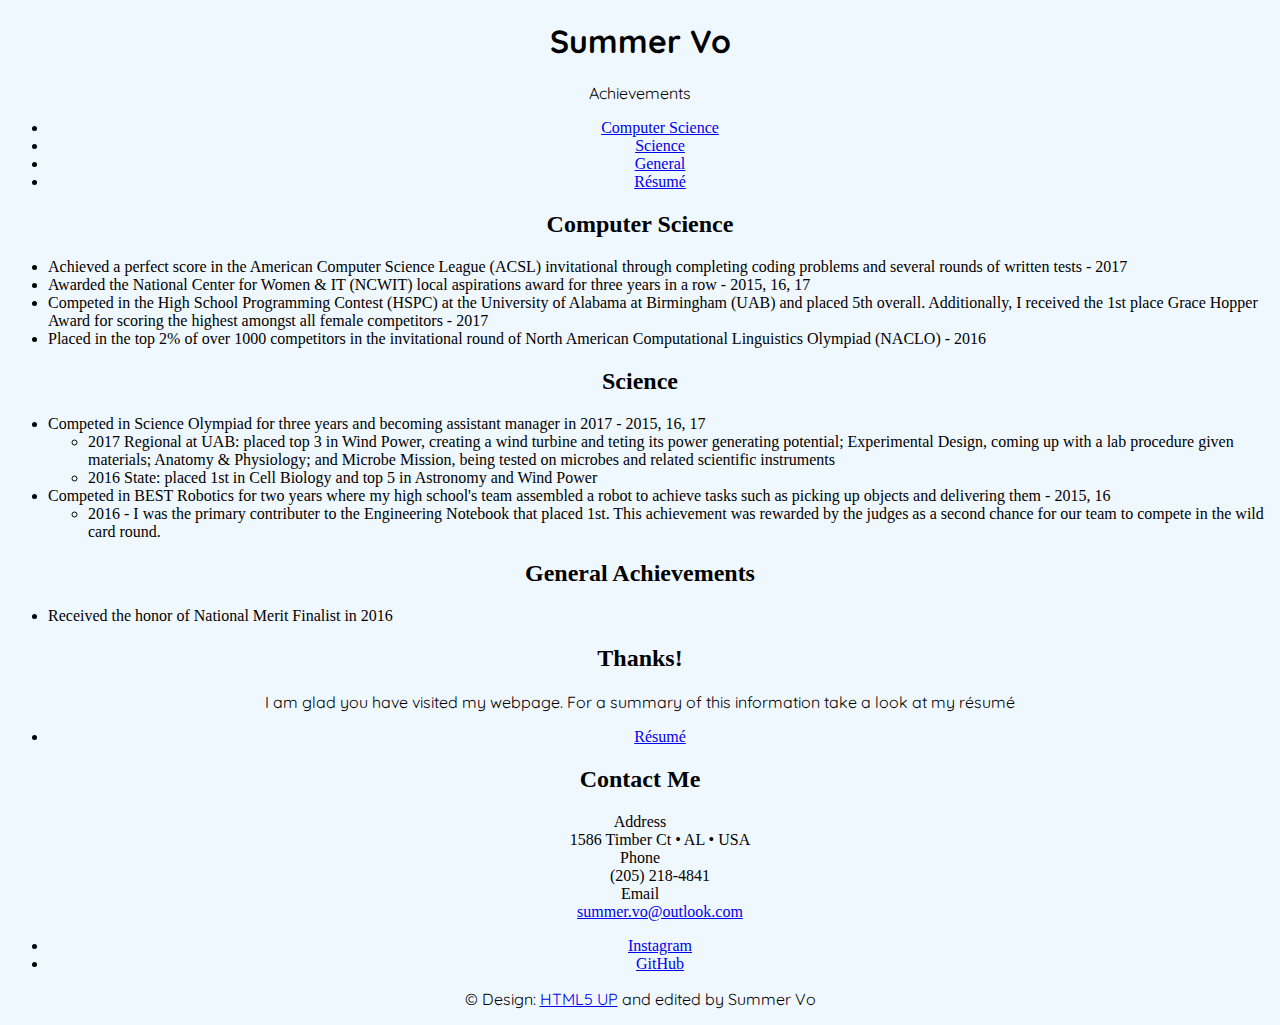
==== achievements.html @ 67775d87 "Add files via upload" ====
<!doctype html>
<html>
    <head>
        <!-- Required meta tags -->
        <meta charset="utf-8">
        <meta name="viewport" content="width=device-width, initial-scale=1">

        <!--Font-->
        <link href="https://fonts.googleapis.com/css?family=Quicksand" rel="stylesheet">
        <link rel="stylesheet" type="text/css" href="main.css"> 
        <!--Formatting CSS from HTML 5 UP-->
        <link rel="stylesheet" href="Template/assets/css/main.css" />
        <title>Scratch Project</title>
    </head>
    <body style = "background-color: aliceblue">
        <div align="center" id="wrapper"> 
            <header id="header" class="alt">
                <h1 class="header">Summer Vo</h1>
				<p>
                    Achievements 
                </p>
            </header> 
            <!--Navigation Bar-->
            <nav id="nav">
				<ul>
                    <li>
                        <a href="#cs" class="active">Computer Science</a>
                    </li>
                    <li>
                        <a href="#sci">Science</a>
                    </li>
                    <li>
                        <a href="#gen">General</a>
                    </li>
                    <li>
                        <a href="#footer">R&eacute;sum&eacute;</a>
                    </li>
				</ul>
            </nav>
            
            <!--Main--> 
            <div id="main"> 
                <!--ASFA Classes-->
                <section id="cs" class="main">
                    <div class="spotlight">
                        <div class="content" style="text-align: left">
                            <header class="major" style="text-align: center">
                                <h2>Computer Science</h2>
                            </header>
                            <ul>
                                <li>
                                    Achieved a perfect score in the American Computer Science League (ACSL) invitational through completing coding problems and several rounds of written tests - 2017
                                </li>
                                <li>
                                    Awarded the National Center for Women & IT (NCWIT) local aspirations award for three years in a row - 2015, 16, 17 
                                </li> 
                                <li>
                                    Competed in the High School Programming Contest (HSPC) at the University of Alabama at Birmingham (UAB) and placed 5th overall. Additionally, I received the 1st place Grace Hopper Award for scoring the highest amongst all female competitors - 2017 
                                </li>
                                <li>
                                    Placed in the top 2% of over 1000 competitors in the invitational round of North American Computational Linguistics Olympiad (NACLO) - 2016 
                                </li>
                            </ul>
                        </div>
                    </div>
                </section>
                <!-- 6.009 -->
				<section id="sci" class="main">
                    <div class="spotlight">
                        <div class="content" style = "text-align: left">
                            <header class="major" style="text-align: center">
								<h2>Science</h2>
                            </header>
				            <ul>
                                <li>
                                    Competed in Science Olympiad for three years and becoming assistant manager in 2017 - 2015, 16, 17 
                                    <ul style="list-style-type:circle">
                                        <li>
                                            2017 Regional at UAB: placed top 3 in Wind Power, creating a wind turbine and teting its power generating potential; Experimental Design, coming up with a lab procedure given materials; Anatomy & Physiology; and Microbe Mission, being tested on microbes and related scientific instruments 
                                        </li>
                                        <li>
                                            2016 State: placed 1st in Cell Biology and top 5 in Astronomy and Wind Power 
                                        </li>
                                    </ul>
                                </li>
                                <li>
                                    Competed in BEST Robotics for two years where my high school's team assembled a robot to achieve tasks such as picking up objects and delivering them - 2015, 16 
                                    <ul style="list-style-type:circle">
                                        <li>
                                            2016 - I was the primary contributer to the Engineering Notebook that placed 1st. This achievement was rewarded by the judges as a second chance for our team to compete in the wild card round. 
                                        </li>
                                    </ul>
                                </li>
                            </ul> 
				        </div>
				    </div>
				</section>
                <!-- 6.03 -->
				<section id="gen" class="main">
                    <div class="spotlight">
                        <div class="content" style="text-align: left">
                            <header class="major" style="text-align: center">
								<h2>General Achievements</h2>
                            </header>
				            <ul>
                                <li>
                                    Received the honor of National Merit Finalist in 2016 
                                </li>
                            </ul>
				        </div>
				    </div>
				</section>
            </div>
            <!--Footer-->
            <footer id="footer">
                <section>
                    <h2>Thanks!</h2>
						<p>I am glad you have visited my webpage. For a summary of this information take a look at my r&eacute;sum&eacute;</p>
				        <ul class="actions">
				            <li><a href="SummerVo_Resume.pdf" class="button">R&eacute;sum&eacute;</a></li>
				        </ul>
				</section>
				<section>
				    <h2>Contact Me</h2>
				        <dl class="alt">
                            <dt>Address</dt>
                            <dd>1586 Timber Ct &bull; AL &bull; USA</dd>
                            <dt>Phone</dt>
                            <dd>(205) 218-4841</dd>
                            <dt>Email</dt>
                            <dd><a href="mailto: summer.vo@outlook.com">summer.vo@outlook.com</a></dd>
				        </dl>
				        <ul class="icons">
				            <li>
                                <a href="https://www.instagram.com/summer_voooo/" class="icon fa-instagram alt"><span class="label">Instagram</span></a>
                            </li>
				            <li>
                                <a href="https://github.com/Svo217A" class="icon fa-github alt"><span class="label">GitHub</span></a>
                            </li>
				        </ul>
				</section>
				<p class="copyright">&copy; Design: <a href="https://html5up.net">HTML5 UP</a> and edited by Summer Vo</p>
            </footer>
        </div>
        
        <!-- jQuery first, then Popper.js, then Bootstrap JS -->
        <script src="https://code.jquery.com/jquery-3.3.1.slim.min.js" integrity="sha384-q8i/X+965DzO0rT7abK41JStQIAqVgRVzpbzo5smXKp4YfRvH+8abtTE1Pi6jizo" crossorigin="anonymous"></script>
        <script src="https://cdnjs.cloudflare.com/ajax/libs/popper.js/1.14.3/umd/popper.min.js" integrity="sha384-ZMP7rVo3mIykV+2+9J3UJ46jBk0WLaUAdn689aCwoqbBJiSnjAK/l8WvCWPIPm49" crossorigin="anonymous"></script>
        <script src="https://stackpath.bootstrapcdn.com/bootstrap/4.1.1/js/bootstrap.min.js" integrity="sha384-smHYKdLADwkXOn1EmN1qk/HfnUcbVRZyYmZ4qpPea6sjB/pTJ0euyQp0Mk8ck+5T" crossorigin="anonymous"></script>
        
        <script src="Template/assets/js/jquery.min.js"></script>
        <script src="Template/assets/js/jquery.scrollex.min.js"></script>
        <script src="Template/assets/js/jquery.scrolly.min.js"></script>
        <script src="Template/assets/js/skel.min.js"></script>
        <script src="Template/assets/js/util.js"></script>
        <!--[if lte IE 8]><script src="assets/js/ie/respond.min.js">    </script><![endif]-->
        <script src="Template/assets/js/main.js"></script>
        
    </body>
</html>
---- main.css ----
p {
    font-family: 'Quicksand', sans-serif; 
} 

.header {
    font-family: 'Quicksand', sans-serif; 
    font-weight: bold; 
} 

applyFont {
    font-family: 'Quicksand', sans-serif; 
}
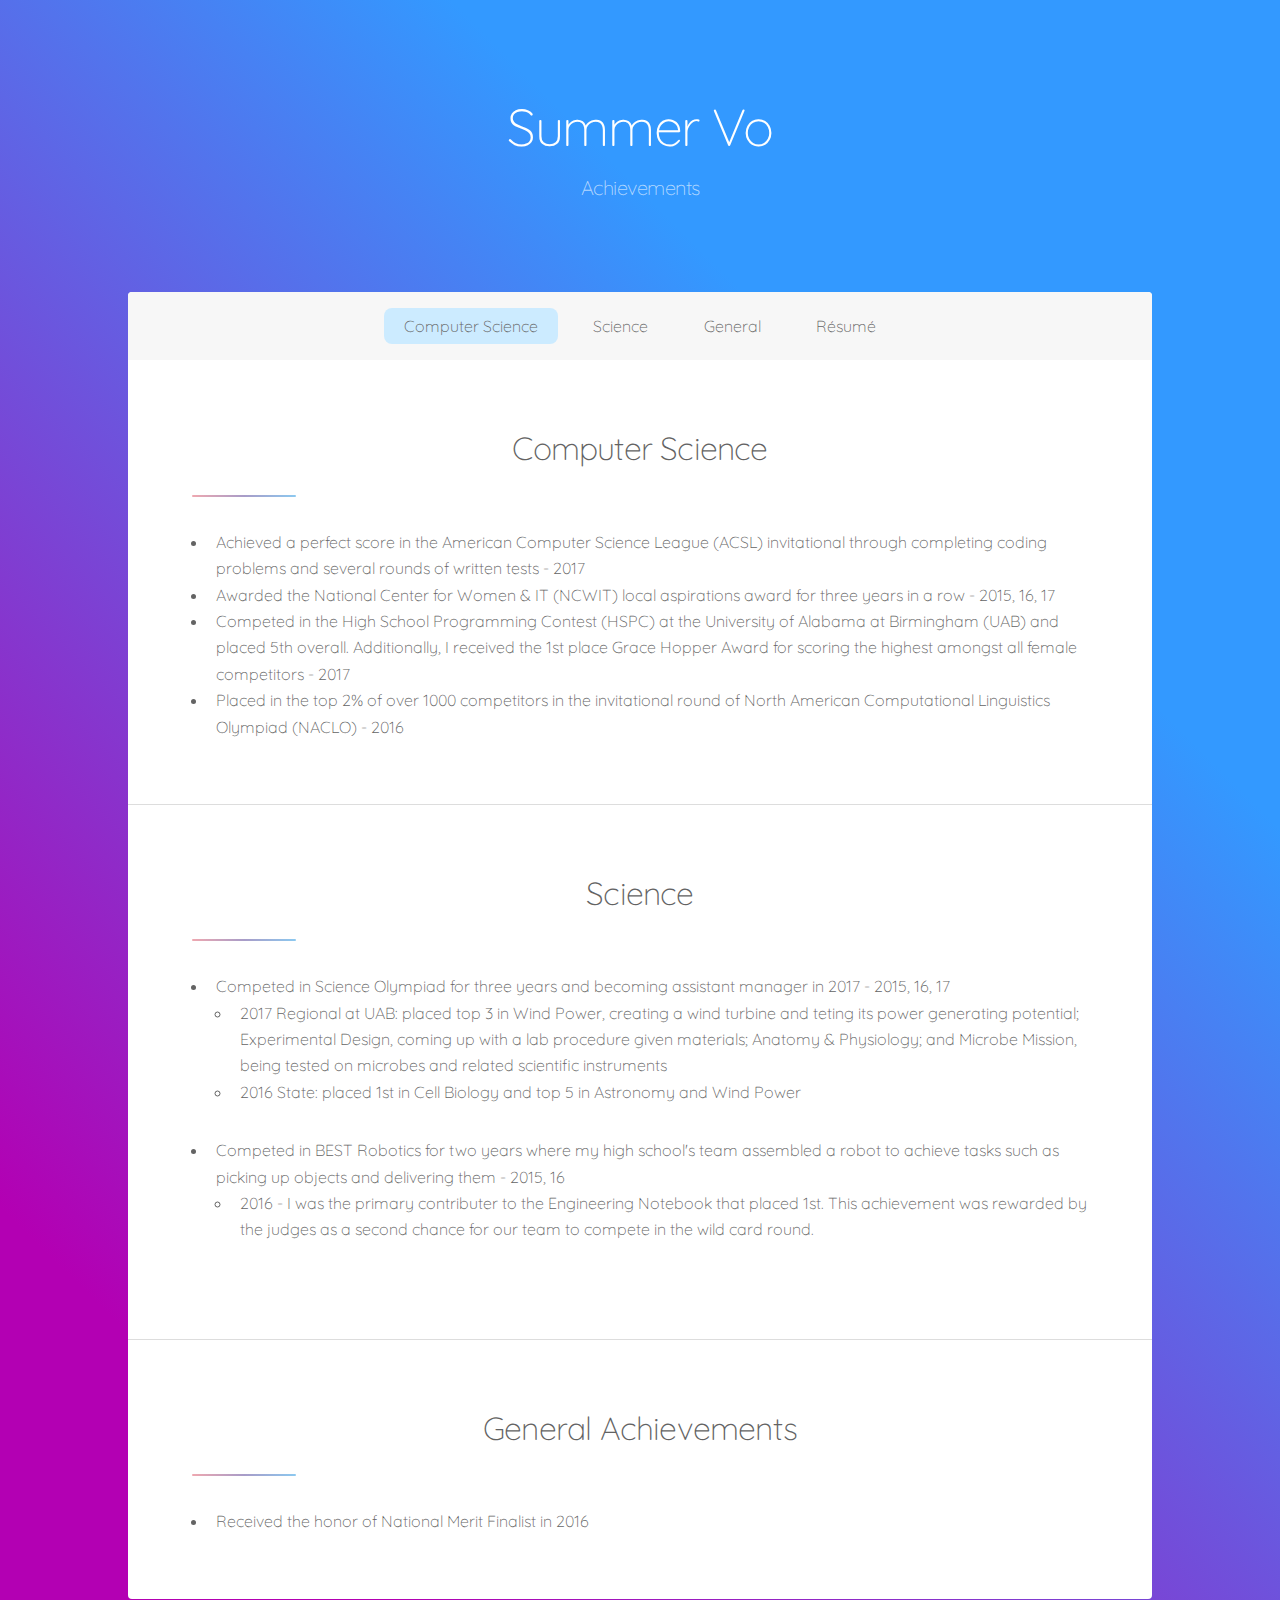
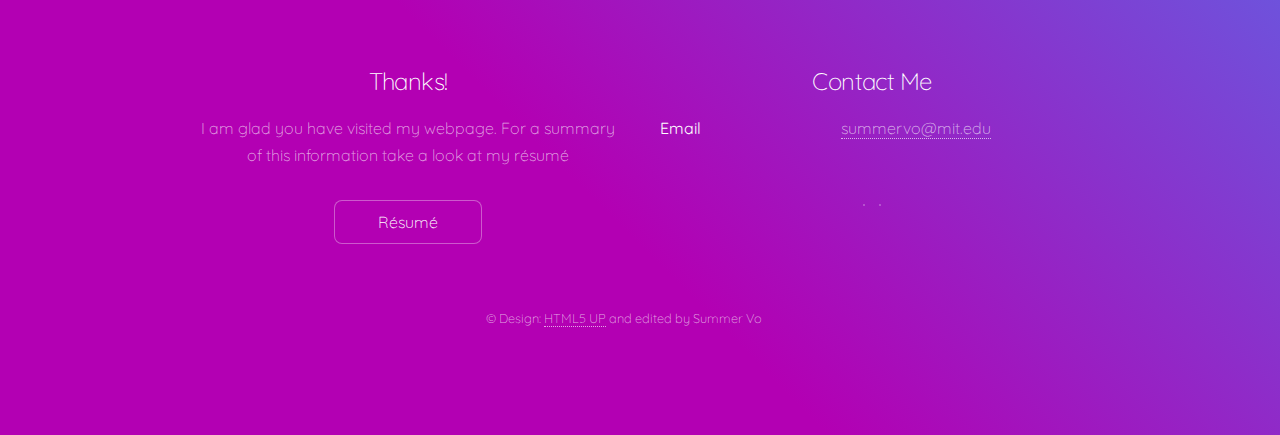
==== commit b44b5981: "Replace files via upload" ====
--- a/achievements.html
+++ b/achievements.html
@@ -123,12 +123,8 @@
 				<section>
 				    <h2>Contact Me</h2>
 				        <dl class="alt">
-                            <dt>Address</dt>
-                            <dd>1586 Timber Ct &bull; AL &bull; USA</dd>
-                            <dt>Phone</dt>
-                            <dd>(205) 218-4841</dd>
                             <dt>Email</dt>
-                            <dd><a href="mailto: summer.vo@outlook.com">summer.vo@outlook.com</a></dd>
+                            <dd><a href="mailto: summervo@mit.edu">summervo@mit.edu</a></dd>
 				        </dl>
 				        <ul class="icons">
 				            <li>
--- a/main.css
+++ b/main.css
@@ -1,12 +1,3803 @@
-p {
-    font-family: 'Quicksand', sans-serif; 
-} 
-
-.header {
-    font-family: 'Quicksand', sans-serif; 
-    font-weight: bold; 
-} 
-
-applyFont {
-    font-family: 'Quicksand', sans-serif; 
-}
+@import url(font-awesome.min.css);
+@import "https://fonts.googleapis.com/css?family=Source+Sans+Pro:300,400";
+
+/*
+	Stellar by HTML5 UP
+	html5up.net | @ajlkn
+	Free for personal and commercial use under the CCA 3.0 license (html5up.net/license)
+*/
+
+/* Reset */
+
+	html, body, div, span, applet, object, iframe, h1, h2, h3, h4, h5, h6, p, blockquote, pre, a, abbr, acronym, address, big, cite, code, del, dfn, em, img, ins, kbd, q, s, samp, small, strike, strong, sub, sup, tt, var, b, u, i, center, dl, dt, dd, ol, ul, li, fieldset, form, label, legend, table, caption, tbody, tfoot, thead, tr, th, td, article, aside, canvas, details, embed, figure, figcaption, footer, header, hgroup, menu, nav, output, ruby, section, summary, time, mark, audio, video {
+		margin: 0;
+		padding: 0;
+		border: 0;
+		font-size: 100%;
+		font: inherit;
+		vertical-align: baseline; 
+        font-family: 'Quicksand', sans-serif;
+	}
+
+	article, aside, details, figcaption, figure, footer, header, hgroup, menu, nav, section {
+		display: block;
+	}
+
+	body {
+		line-height: 1;
+	}
+
+	ol, ul {
+		list-style: none;
+	}
+
+	blockquote, q {
+		quotes: none;
+	}
+
+	blockquote:before, blockquote:after, q:before, q:after {
+		content: '';
+		content: none;
+	}
+
+	table {
+		border-collapse: collapse;
+		border-spacing: 0;
+	}
+
+	body {
+		-webkit-text-size-adjust: none;
+	}
+
+/* Box Model */
+
+	*, *:before, *:after {
+		-moz-box-sizing: border-box;
+		-webkit-box-sizing: border-box;
+		box-sizing: border-box;
+	}
+
+/* Grid */
+
+	.row {
+		border-bottom: solid 1px transparent;
+		-moz-box-sizing: border-box;
+		-webkit-box-sizing: border-box;
+		box-sizing: border-box;
+	}
+
+	.row > * {
+		float: left;
+		-moz-box-sizing: border-box;
+		-webkit-box-sizing: border-box;
+		box-sizing: border-box;
+	}
+
+	.row:after, .row:before {
+		content: '';
+		display: block;
+		clear: both;
+		height: 0;
+	}
+
+	.row.uniform > * > :first-child {
+		margin-top: 0;
+	}
+
+	.row.uniform > * > :last-child {
+		margin-bottom: 0;
+	}
+
+	.row.\30 \25 > * {
+		padding: 0 0 0 0em;
+	}
+
+	.row.\30 \25 {
+		margin: 0 0 -1px 0em;
+	}
+
+	.row.uniform.\30 \25 > * {
+		padding: 0em 0 0 0em;
+	}
+
+	.row.uniform.\30 \25 {
+		margin: 0em 0 -1px 0em;
+	}
+
+	.row > * {
+		padding: 0 0 0 1.5em;
+	}
+
+	.row {
+		margin: 0 0 -1px -1.5em;
+	}
+
+	.row.uniform > * {
+		padding: 1.5em 0 0 1.5em;
+	}
+
+	.row.uniform {
+		margin: -1.5em 0 -1px -1.5em;
+	}
+
+	.row.\32 00\25 > * {
+		padding: 0 0 0 3em;
+	}
+
+	.row.\32 00\25 {
+		margin: 0 0 -1px -3em;
+	}
+
+	.row.uniform.\32 00\25 > * {
+		padding: 3em 0 0 3em;
+	}
+
+	.row.uniform.\32 00\25 {
+		margin: -3em 0 -1px -3em;
+	}
+
+	.row.\31 50\25 > * {
+		padding: 0 0 0 2.25em;
+	}
+
+	.row.\31 50\25 {
+		margin: 0 0 -1px -2.25em;
+	}
+
+	.row.uniform.\31 50\25 > * {
+		padding: 2.25em 0 0 2.25em;
+	}
+
+	.row.uniform.\31 50\25 {
+		margin: -2.25em 0 -1px -2.25em;
+	}
+
+	.row.\35 0\25 > * {
+		padding: 0 0 0 0.75em;
+	}
+
+	.row.\35 0\25 {
+		margin: 0 0 -1px -0.75em;
+	}
+
+	.row.uniform.\35 0\25 > * {
+		padding: 0.75em 0 0 0.75em;
+	}
+
+	.row.uniform.\35 0\25 {
+		margin: -0.75em 0 -1px -0.75em;
+	}
+
+	.row.\32 5\25 > * {
+		padding: 0 0 0 0.375em;
+	}
+
+	.row.\32 5\25 {
+		margin: 0 0 -1px -0.375em;
+	}
+
+	.row.uniform.\32 5\25 > * {
+		padding: 0.375em 0 0 0.375em;
+	}
+
+	.row.uniform.\32 5\25 {
+		margin: -0.375em 0 -1px -0.375em;
+	}
+
+	.\31 2u, .\31 2u\24 {
+		width: 100%;
+		clear: none;
+		margin-left: 0;
+	}
+
+	.\31 1u, .\31 1u\24 {
+		width: 91.6666666667%;
+		clear: none;
+		margin-left: 0;
+	}
+
+	.\31 0u, .\31 0u\24 {
+		width: 83.3333333333%;
+		clear: none;
+		margin-left: 0;
+	}
+
+	.\39 u, .\39 u\24 {
+		width: 75%;
+		clear: none;
+		margin-left: 0;
+	}
+
+	.\38 u, .\38 u\24 {
+		width: 66.6666666667%;
+		clear: none;
+		margin-left: 0;
+	}
+
+	.\37 u, .\37 u\24 {
+		width: 58.3333333333%;
+		clear: none;
+		margin-left: 0;
+	}
+
+	.\36 u, .\36 u\24 {
+		width: 50%;
+		clear: none;
+		margin-left: 0;
+	}
+
+	.\35 u, .\35 u\24 {
+		width: 41.6666666667%;
+		clear: none;
+		margin-left: 0;
+	}
+
+	.\34 u, .\34 u\24 {
+		width: 33.3333333333%;
+		clear: none;
+		margin-left: 0;
+	}
+
+	.\33 u, .\33 u\24 {
+		width: 25%;
+		clear: none;
+		margin-left: 0;
+	}
+
+	.\32 u, .\32 u\24 {
+		width: 16.6666666667%;
+		clear: none;
+		margin-left: 0;
+	}
+
+	.\31 u, .\31 u\24 {
+		width: 8.3333333333%;
+		clear: none;
+		margin-left: 0;
+	}
+
+	.\31 2u\24 + *,
+	.\31 1u\24 + *,
+	.\31 0u\24 + *,
+	.\39 u\24 + *,
+	.\38 u\24 + *,
+	.\37 u\24 + *,
+	.\36 u\24 + *,
+	.\35 u\24 + *,
+	.\34 u\24 + *,
+	.\33 u\24 + *,
+	.\32 u\24 + *,
+	.\31 u\24 + * {
+		clear: left;
+	}
+
+	.\-11u {
+		margin-left: 91.66667%;
+	}
+
+	.\-10u {
+		margin-left: 83.33333%;
+	}
+
+	.\-9u {
+		margin-left: 75%;
+	}
+
+	.\-8u {
+		margin-left: 66.66667%;
+	}
+
+	.\-7u {
+		margin-left: 58.33333%;
+	}
+
+	.\-6u {
+		margin-left: 50%;
+	}
+
+	.\-5u {
+		margin-left: 41.66667%;
+	}
+
+	.\-4u {
+		margin-left: 33.33333%;
+	}
+
+	.\-3u {
+		margin-left: 25%;
+	}
+
+	.\-2u {
+		margin-left: 16.66667%;
+	}
+
+	.\-1u {
+		margin-left: 8.33333%;
+	}
+
+	@media screen and (max-width: 1680px) {
+
+		.row > * {
+			padding: 0 0 0 1.5em;
+		}
+
+		.row {
+			margin: 0 0 -1px -1.5em;
+		}
+
+		.row.uniform > * {
+			padding: 1.5em 0 0 1.5em;
+		}
+
+		.row.uniform {
+			margin: -1.5em 0 -1px -1.5em;
+		}
+
+		.row.\32 00\25 > * {
+			padding: 0 0 0 3em;
+		}
+
+		.row.\32 00\25 {
+			margin: 0 0 -1px -3em;
+		}
+
+		.row.uniform.\32 00\25 > * {
+			padding: 3em 0 0 3em;
+		}
+
+		.row.uniform.\32 00\25 {
+			margin: -3em 0 -1px -3em;
+		}
+
+		.row.\31 50\25 > * {
+			padding: 0 0 0 2.25em;
+		}
+
+		.row.\31 50\25 {
+			margin: 0 0 -1px -2.25em;
+		}
+
+		.row.uniform.\31 50\25 > * {
+			padding: 2.25em 0 0 2.25em;
+		}
+
+		.row.uniform.\31 50\25 {
+			margin: -2.25em 0 -1px -2.25em;
+		}
+
+		.row.\35 0\25 > * {
+			padding: 0 0 0 0.75em;
+		}
+
+		.row.\35 0\25 {
+			margin: 0 0 -1px -0.75em;
+		}
+
+		.row.uniform.\35 0\25 > * {
+			padding: 0.75em 0 0 0.75em;
+		}
+
+		.row.uniform.\35 0\25 {
+			margin: -0.75em 0 -1px -0.75em;
+		}
+
+		.row.\32 5\25 > * {
+			padding: 0 0 0 0.375em;
+		}
+
+		.row.\32 5\25 {
+			margin: 0 0 -1px -0.375em;
+		}
+
+		.row.uniform.\32 5\25 > * {
+			padding: 0.375em 0 0 0.375em;
+		}
+
+		.row.uniform.\32 5\25 {
+			margin: -0.375em 0 -1px -0.375em;
+		}
+
+		.\31 2u\28xlarge\29, .\31 2u\24\28xlarge\29 {
+			width: 100%;
+			clear: none;
+			margin-left: 0;
+		}
+
+		.\31 1u\28xlarge\29, .\31 1u\24\28xlarge\29 {
+			width: 91.6666666667%;
+			clear: none;
+			margin-left: 0;
+		}
+
+		.\31 0u\28xlarge\29, .\31 0u\24\28xlarge\29 {
+			width: 83.3333333333%;
+			clear: none;
+			margin-left: 0;
+		}
+
+		.\39 u\28xlarge\29, .\39 u\24\28xlarge\29 {
+			width: 75%;
+			clear: none;
+			margin-left: 0;
+		}
+
+		.\38 u\28xlarge\29, .\38 u\24\28xlarge\29 {
+			width: 66.6666666667%;
+			clear: none;
+			margin-left: 0;
+		}
+
+		.\37 u\28xlarge\29, .\37 u\24\28xlarge\29 {
+			width: 58.3333333333%;
+			clear: none;
+			margin-left: 0;
+		}
+
+		.\36 u\28xlarge\29, .\36 u\24\28xlarge\29 {
+			width: 50%;
+			clear: none;
+			margin-left: 0;
+		}
+
+		.\35 u\28xlarge\29, .\35 u\24\28xlarge\29 {
+			width: 41.6666666667%;
+			clear: none;
+			margin-left: 0;
+		}
+
+		.\34 u\28xlarge\29, .\34 u\24\28xlarge\29 {
+			width: 33.3333333333%;
+			clear: none;
+			margin-left: 0;
+		}
+
+		.\33 u\28xlarge\29, .\33 u\24\28xlarge\29 {
+			width: 25%;
+			clear: none;
+			margin-left: 0;
+		}
+
+		.\32 u\28xlarge\29, .\32 u\24\28xlarge\29 {
+			width: 16.6666666667%;
+			clear: none;
+			margin-left: 0;
+		}
+
+		.\31 u\28xlarge\29, .\31 u\24\28xlarge\29 {
+			width: 8.3333333333%;
+			clear: none;
+			margin-left: 0;
+		}
+
+		.\31 2u\24\28xlarge\29 + *,
+		.\31 1u\24\28xlarge\29 + *,
+		.\31 0u\24\28xlarge\29 + *,
+		.\39 u\24\28xlarge\29 + *,
+		.\38 u\24\28xlarge\29 + *,
+		.\37 u\24\28xlarge\29 + *,
+		.\36 u\24\28xlarge\29 + *,
+		.\35 u\24\28xlarge\29 + *,
+		.\34 u\24\28xlarge\29 + *,
+		.\33 u\24\28xlarge\29 + *,
+		.\32 u\24\28xlarge\29 + *,
+		.\31 u\24\28xlarge\29 + * {
+			clear: left;
+		}
+
+		.\-11u\28xlarge\29 {
+			margin-left: 91.66667%;
+		}
+
+		.\-10u\28xlarge\29 {
+			margin-left: 83.33333%;
+		}
+
+		.\-9u\28xlarge\29 {
+			margin-left: 75%;
+		}
+
+		.\-8u\28xlarge\29 {
+			margin-left: 66.66667%;
+		}
+
+		.\-7u\28xlarge\29 {
+			margin-left: 58.33333%;
+		}
+
+		.\-6u\28xlarge\29 {
+			margin-left: 50%;
+		}
+
+		.\-5u\28xlarge\29 {
+			margin-left: 41.66667%;
+		}
+
+		.\-4u\28xlarge\29 {
+			margin-left: 33.33333%;
+		}
+
+		.\-3u\28xlarge\29 {
+			margin-left: 25%;
+		}
+
+		.\-2u\28xlarge\29 {
+			margin-left: 16.66667%;
+		}
+
+		.\-1u\28xlarge\29 {
+			margin-left: 8.33333%;
+		}
+
+	}
+
+	@media screen and (max-width: 1280px) {
+
+		.row > * {
+			padding: 0 0 0 1.5em;
+		}
+
+		.row {
+			margin: 0 0 -1px -1.5em;
+		}
+
+		.row.uniform > * {
+			padding: 1.5em 0 0 1.5em;
+		}
+
+		.row.uniform {
+			margin: -1.5em 0 -1px -1.5em;
+		}
+
+		.row.\32 00\25 > * {
+			padding: 0 0 0 3em;
+		}
+
+		.row.\32 00\25 {
+			margin: 0 0 -1px -3em;
+		}
+
+		.row.uniform.\32 00\25 > * {
+			padding: 3em 0 0 3em;
+		}
+
+		.row.uniform.\32 00\25 {
+			margin: -3em 0 -1px -3em;
+		}
+
+		.row.\31 50\25 > * {
+			padding: 0 0 0 2.25em;
+		}
+
+		.row.\31 50\25 {
+			margin: 0 0 -1px -2.25em;
+		}
+
+		.row.uniform.\31 50\25 > * {
+			padding: 2.25em 0 0 2.25em;
+		}
+
+		.row.uniform.\31 50\25 {
+			margin: -2.25em 0 -1px -2.25em;
+		}
+
+		.row.\35 0\25 > * {
+			padding: 0 0 0 0.75em;
+		}
+
+		.row.\35 0\25 {
+			margin: 0 0 -1px -0.75em;
+		}
+
+		.row.uniform.\35 0\25 > * {
+			padding: 0.75em 0 0 0.75em;
+		}
+
+		.row.uniform.\35 0\25 {
+			margin: -0.75em 0 -1px -0.75em;
+		}
+
+		.row.\32 5\25 > * {
+			padding: 0 0 0 0.375em;
+		}
+
+		.row.\32 5\25 {
+			margin: 0 0 -1px -0.375em;
+		}
+
+		.row.uniform.\32 5\25 > * {
+			padding: 0.375em 0 0 0.375em;
+		}
+
+		.row.uniform.\32 5\25 {
+			margin: -0.375em 0 -1px -0.375em;
+		}
+
+		.\31 2u\28large\29, .\31 2u\24\28large\29 {
+			width: 100%;
+			clear: none;
+			margin-left: 0;
+		}
+
+		.\31 1u\28large\29, .\31 1u\24\28large\29 {
+			width: 91.6666666667%;
+			clear: none;
+			margin-left: 0;
+		}
+
+		.\31 0u\28large\29, .\31 0u\24\28large\29 {
+			width: 83.3333333333%;
+			clear: none;
+			margin-left: 0;
+		}
+
+		.\39 u\28large\29, .\39 u\24\28large\29 {
+			width: 75%;
+			clear: none;
+			margin-left: 0;
+		}
+
+		.\38 u\28large\29, .\38 u\24\28large\29 {
+			width: 66.6666666667%;
+			clear: none;
+			margin-left: 0;
+		}
+
+		.\37 u\28large\29, .\37 u\24\28large\29 {
+			width: 58.3333333333%;
+			clear: none;
+			margin-left: 0;
+		}
+
+		.\36 u\28large\29, .\36 u\24\28large\29 {
+			width: 50%;
+			clear: none;
+			margin-left: 0;
+		}
+
+		.\35 u\28large\29, .\35 u\24\28large\29 {
+			width: 41.6666666667%;
+			clear: none;
+			margin-left: 0;
+		}
+
+		.\34 u\28large\29, .\34 u\24\28large\29 {
+			width: 33.3333333333%;
+			clear: none;
+			margin-left: 0;
+		}
+
+		.\33 u\28large\29, .\33 u\24\28large\29 {
+			width: 25%;
+			clear: none;
+			margin-left: 0;
+		}
+
+		.\32 u\28large\29, .\32 u\24\28large\29 {
+			width: 16.6666666667%;
+			clear: none;
+			margin-left: 0;
+		}
+
+		.\31 u\28large\29, .\31 u\24\28large\29 {
+			width: 8.3333333333%;
+			clear: none;
+			margin-left: 0;
+		}
+
+		.\31 2u\24\28large\29 + *,
+		.\31 1u\24\28large\29 + *,
+		.\31 0u\24\28large\29 + *,
+		.\39 u\24\28large\29 + *,
+		.\38 u\24\28large\29 + *,
+		.\37 u\24\28large\29 + *,
+		.\36 u\24\28large\29 + *,
+		.\35 u\24\28large\29 + *,
+		.\34 u\24\28large\29 + *,
+		.\33 u\24\28large\29 + *,
+		.\32 u\24\28large\29 + *,
+		.\31 u\24\28large\29 + * {
+			clear: left;
+		}
+
+		.\-11u\28large\29 {
+			margin-left: 91.66667%;
+		}
+
+		.\-10u\28large\29 {
+			margin-left: 83.33333%;
+		}
+
+		.\-9u\28large\29 {
+			margin-left: 75%;
+		}
+
+		.\-8u\28large\29 {
+			margin-left: 66.66667%;
+		}
+
+		.\-7u\28large\29 {
+			margin-left: 58.33333%;
+		}
+
+		.\-6u\28large\29 {
+			margin-left: 50%;
+		}
+
+		.\-5u\28large\29 {
+			margin-left: 41.66667%;
+		}
+
+		.\-4u\28large\29 {
+			margin-left: 33.33333%;
+		}
+
+		.\-3u\28large\29 {
+			margin-left: 25%;
+		}
+
+		.\-2u\28large\29 {
+			margin-left: 16.66667%;
+		}
+
+		.\-1u\28large\29 {
+			margin-left: 8.33333%;
+		}
+
+	}
+
+	@media screen and (max-width: 980px) {
+
+		.row > * {
+			padding: 0 0 0 1.5em;
+		}
+
+		.row {
+			margin: 0 0 -1px -1.5em;
+		}
+
+		.row.uniform > * {
+			padding: 1.5em 0 0 1.5em;
+		}
+
+		.row.uniform {
+			margin: -1.5em 0 -1px -1.5em;
+		}
+
+		.row.\32 00\25 > * {
+			padding: 0 0 0 3em;
+		}
+
+		.row.\32 00\25 {
+			margin: 0 0 -1px -3em;
+		}
+
+		.row.uniform.\32 00\25 > * {
+			padding: 3em 0 0 3em;
+		}
+
+		.row.uniform.\32 00\25 {
+			margin: -3em 0 -1px -3em;
+		}
+
+		.row.\31 50\25 > * {
+			padding: 0 0 0 2.25em;
+		}
+
+		.row.\31 50\25 {
+			margin: 0 0 -1px -2.25em;
+		}
+
+		.row.uniform.\31 50\25 > * {
+			padding: 2.25em 0 0 2.25em;
+		}
+
+		.row.uniform.\31 50\25 {
+			margin: -2.25em 0 -1px -2.25em;
+		}
+
+		.row.\35 0\25 > * {
+			padding: 0 0 0 0.75em;
+		}
+
+		.row.\35 0\25 {
+			margin: 0 0 -1px -0.75em;
+		}
+
+		.row.uniform.\35 0\25 > * {
+			padding: 0.75em 0 0 0.75em;
+		}
+
+		.row.uniform.\35 0\25 {
+			margin: -0.75em 0 -1px -0.75em;
+		}
+
+		.row.\32 5\25 > * {
+			padding: 0 0 0 0.375em;
+		}
+
+		.row.\32 5\25 {
+			margin: 0 0 -1px -0.375em;
+		}
+
+		.row.uniform.\32 5\25 > * {
+			padding: 0.375em 0 0 0.375em;
+		}
+
+		.row.uniform.\32 5\25 {
+			margin: -0.375em 0 -1px -0.375em;
+		}
+
+		.\31 2u\28medium\29, .\31 2u\24\28medium\29 {
+			width: 100%;
+			clear: none;
+			margin-left: 0;
+		}
+
+		.\31 1u\28medium\29, .\31 1u\24\28medium\29 {
+			width: 91.6666666667%;
+			clear: none;
+			margin-left: 0;
+		}
+
+		.\31 0u\28medium\29, .\31 0u\24\28medium\29 {
+			width: 83.3333333333%;
+			clear: none;
+			margin-left: 0;
+		}
+
+		.\39 u\28medium\29, .\39 u\24\28medium\29 {
+			width: 75%;
+			clear: none;
+			margin-left: 0;
+		}
+
+		.\38 u\28medium\29, .\38 u\24\28medium\29 {
+			width: 66.6666666667%;
+			clear: none;
+			margin-left: 0;
+		}
+
+		.\37 u\28medium\29, .\37 u\24\28medium\29 {
+			width: 58.3333333333%;
+			clear: none;
+			margin-left: 0;
+		}
+
+		.\36 u\28medium\29, .\36 u\24\28medium\29 {
+			width: 50%;
+			clear: none;
+			margin-left: 0;
+		}
+
+		.\35 u\28medium\29, .\35 u\24\28medium\29 {
+			width: 41.6666666667%;
+			clear: none;
+			margin-left: 0;
+		}
+
+		.\34 u\28medium\29, .\34 u\24\28medium\29 {
+			width: 33.3333333333%;
+			clear: none;
+			margin-left: 0;
+		}
+
+		.\33 u\28medium\29, .\33 u\24\28medium\29 {
+			width: 25%;
+			clear: none;
+			margin-left: 0;
+		}
+
+		.\32 u\28medium\29, .\32 u\24\28medium\29 {
+			width: 16.6666666667%;
+			clear: none;
+			margin-left: 0;
+		}
+
+		.\31 u\28medium\29, .\31 u\24\28medium\29 {
+			width: 8.3333333333%;
+			clear: none;
+			margin-left: 0;
+		}
+
+		.\31 2u\24\28medium\29 + *,
+		.\31 1u\24\28medium\29 + *,
+		.\31 0u\24\28medium\29 + *,
+		.\39 u\24\28medium\29 + *,
+		.\38 u\24\28medium\29 + *,
+		.\37 u\24\28medium\29 + *,
+		.\36 u\24\28medium\29 + *,
+		.\35 u\24\28medium\29 + *,
+		.\34 u\24\28medium\29 + *,
+		.\33 u\24\28medium\29 + *,
+		.\32 u\24\28medium\29 + *,
+		.\31 u\24\28medium\29 + * {
+			clear: left;
+		}
+
+		.\-11u\28medium\29 {
+			margin-left: 91.66667%;
+		}
+
+		.\-10u\28medium\29 {
+			margin-left: 83.33333%;
+		}
+
+		.\-9u\28medium\29 {
+			margin-left: 75%;
+		}
+
+		.\-8u\28medium\29 {
+			margin-left: 66.66667%;
+		}
+
+		.\-7u\28medium\29 {
+			margin-left: 58.33333%;
+		}
+
+		.\-6u\28medium\29 {
+			margin-left: 50%;
+		}
+
+		.\-5u\28medium\29 {
+			margin-left: 41.66667%;
+		}
+
+		.\-4u\28medium\29 {
+			margin-left: 33.33333%;
+		}
+
+		.\-3u\28medium\29 {
+			margin-left: 25%;
+		}
+
+		.\-2u\28medium\29 {
+			margin-left: 16.66667%;
+		}
+
+		.\-1u\28medium\29 {
+			margin-left: 8.33333%;
+		}
+
+	}
+
+	@media screen and (max-width: 736px) {
+
+		.row > * {
+			padding: 0 0 0 1em;
+		}
+
+		.row {
+			margin: 0 0 -1px -1em;
+		}
+
+		.row.uniform > * {
+			padding: 1em 0 0 1em;
+		}
+
+		.row.uniform {
+			margin: -1em 0 -1px -1em;
+		}
+
+		.row.\32 00\25 > * {
+			padding: 0 0 0 2em;
+		}
+
+		.row.\32 00\25 {
+			margin: 0 0 -1px -2em;
+		}
+
+		.row.uniform.\32 00\25 > * {
+			padding: 2em 0 0 2em;
+		}
+
+		.row.uniform.\32 00\25 {
+			margin: -2em 0 -1px -2em;
+		}
+
+		.row.\31 50\25 > * {
+			padding: 0 0 0 1.5em;
+		}
+
+		.row.\31 50\25 {
+			margin: 0 0 -1px -1.5em;
+		}
+
+		.row.uniform.\31 50\25 > * {
+			padding: 1.5em 0 0 1.5em;
+		}
+
+		.row.uniform.\31 50\25 {
+			margin: -1.5em 0 -1px -1.5em;
+		}
+
+		.row.\35 0\25 > * {
+			padding: 0 0 0 0.5em;
+		}
+
+		.row.\35 0\25 {
+			margin: 0 0 -1px -0.5em;
+		}
+
+		.row.uniform.\35 0\25 > * {
+			padding: 0.5em 0 0 0.5em;
+		}
+
+		.row.uniform.\35 0\25 {
+			margin: -0.5em 0 -1px -0.5em;
+		}
+
+		.row.\32 5\25 > * {
+			padding: 0 0 0 0.25em;
+		}
+
+		.row.\32 5\25 {
+			margin: 0 0 -1px -0.25em;
+		}
+
+		.row.uniform.\32 5\25 > * {
+			padding: 0.25em 0 0 0.25em;
+		}
+
+		.row.uniform.\32 5\25 {
+			margin: -0.25em 0 -1px -0.25em;
+		}
+
+		.\31 2u\28small\29, .\31 2u\24\28small\29 {
+			width: 100%;
+			clear: none;
+			margin-left: 0;
+		}
+
+		.\31 1u\28small\29, .\31 1u\24\28small\29 {
+			width: 91.6666666667%;
+			clear: none;
+			margin-left: 0;
+		}
+
+		.\31 0u\28small\29, .\31 0u\24\28small\29 {
+			width: 83.3333333333%;
+			clear: none;
+			margin-left: 0;
+		}
+
+		.\39 u\28small\29, .\39 u\24\28small\29 {
+			width: 75%;
+			clear: none;
+			margin-left: 0;
+		}
+
+		.\38 u\28small\29, .\38 u\24\28small\29 {
+			width: 66.6666666667%;
+			clear: none;
+			margin-left: 0;
+		}
+
+		.\37 u\28small\29, .\37 u\24\28small\29 {
+			width: 58.3333333333%;
+			clear: none;
+			margin-left: 0;
+		}
+
+		.\36 u\28small\29, .\36 u\24\28small\29 {
+			width: 50%;
+			clear: none;
+			margin-left: 0;
+		}
+
+		.\35 u\28small\29, .\35 u\24\28small\29 {
+			width: 41.6666666667%;
+			clear: none;
+			margin-left: 0;
+		}
+
+		.\34 u\28small\29, .\34 u\24\28small\29 {
+			width: 33.3333333333%;
+			clear: none;
+			margin-left: 0;
+		}
+
+		.\33 u\28small\29, .\33 u\24\28small\29 {
+			width: 25%;
+			clear: none;
+			margin-left: 0;
+		}
+
+		.\32 u\28small\29, .\32 u\24\28small\29 {
+			width: 16.6666666667%;
+			clear: none;
+			margin-left: 0;
+		}
+
+		.\31 u\28small\29, .\31 u\24\28small\29 {
+			width: 8.3333333333%;
+			clear: none;
+			margin-left: 0;
+		}
+
+		.\31 2u\24\28small\29 + *,
+		.\31 1u\24\28small\29 + *,
+		.\31 0u\24\28small\29 + *,
+		.\39 u\24\28small\29 + *,
+		.\38 u\24\28small\29 + *,
+		.\37 u\24\28small\29 + *,
+		.\36 u\24\28small\29 + *,
+		.\35 u\24\28small\29 + *,
+		.\34 u\24\28small\29 + *,
+		.\33 u\24\28small\29 + *,
+		.\32 u\24\28small\29 + *,
+		.\31 u\24\28small\29 + * {
+			clear: left;
+		}
+
+		.\-11u\28small\29 {
+			margin-left: 91.66667%;
+		}
+
+		.\-10u\28small\29 {
+			margin-left: 83.33333%;
+		}
+
+		.\-9u\28small\29 {
+			margin-left: 75%;
+		}
+
+		.\-8u\28small\29 {
+			margin-left: 66.66667%;
+		}
+
+		.\-7u\28small\29 {
+			margin-left: 58.33333%;
+		}
+
+		.\-6u\28small\29 {
+			margin-left: 50%;
+		}
+
+		.\-5u\28small\29 {
+			margin-left: 41.66667%;
+		}
+
+		.\-4u\28small\29 {
+			margin-left: 33.33333%;
+		}
+
+		.\-3u\28small\29 {
+			margin-left: 25%;
+		}
+
+		.\-2u\28small\29 {
+			margin-left: 16.66667%;
+		}
+
+		.\-1u\28small\29 {
+			margin-left: 8.33333%;
+		}
+
+	}
+
+	@media screen and (max-width: 480px) {
+
+		.row > * {
+			padding: 0 0 0 1em;
+		}
+
+		.row {
+			margin: 0 0 -1px -1em;
+		}
+
+		.row.uniform > * {
+			padding: 1em 0 0 1em;
+		}
+
+		.row.uniform {
+			margin: -1em 0 -1px -1em;
+		}
+
+		.row.\32 00\25 > * {
+			padding: 0 0 0 2em;
+		}
+
+		.row.\32 00\25 {
+			margin: 0 0 -1px -2em;
+		}
+
+		.row.uniform.\32 00\25 > * {
+			padding: 2em 0 0 2em;
+		}
+
+		.row.uniform.\32 00\25 {
+			margin: -2em 0 -1px -2em;
+		}
+
+		.row.\31 50\25 > * {
+			padding: 0 0 0 1.5em;
+		}
+
+		.row.\31 50\25 {
+			margin: 0 0 -1px -1.5em;
+		}
+
+		.row.uniform.\31 50\25 > * {
+			padding: 1.5em 0 0 1.5em;
+		}
+
+		.row.uniform.\31 50\25 {
+			margin: -1.5em 0 -1px -1.5em;
+		}
+
+		.row.\35 0\25 > * {
+			padding: 0 0 0 0.5em;
+		}
+
+		.row.\35 0\25 {
+			margin: 0 0 -1px -0.5em;
+		}
+
+		.row.uniform.\35 0\25 > * {
+			padding: 0.5em 0 0 0.5em;
+		}
+
+		.row.uniform.\35 0\25 {
+			margin: -0.5em 0 -1px -0.5em;
+		}
+
+		.row.\32 5\25 > * {
+			padding: 0 0 0 0.25em;
+		}
+
+		.row.\32 5\25 {
+			margin: 0 0 -1px -0.25em;
+		}
+
+		.row.uniform.\32 5\25 > * {
+			padding: 0.25em 0 0 0.25em;
+		}
+
+		.row.uniform.\32 5\25 {
+			margin: -0.25em 0 -1px -0.25em;
+		}
+
+		.\31 2u\28xsmall\29, .\31 2u\24\28xsmall\29 {
+			width: 100%;
+			clear: none;
+			margin-left: 0;
+		}
+
+		.\31 1u\28xsmall\29, .\31 1u\24\28xsmall\29 {
+			width: 91.6666666667%;
+			clear: none;
+			margin-left: 0;
+		}
+
+		.\31 0u\28xsmall\29, .\31 0u\24\28xsmall\29 {
+			width: 83.3333333333%;
+			clear: none;
+			margin-left: 0;
+		}
+
+		.\39 u\28xsmall\29, .\39 u\24\28xsmall\29 {
+			width: 75%;
+			clear: none;
+			margin-left: 0;
+		}
+
+		.\38 u\28xsmall\29, .\38 u\24\28xsmall\29 {
+			width: 66.6666666667%;
+			clear: none;
+			margin-left: 0;
+		}
+
+		.\37 u\28xsmall\29, .\37 u\24\28xsmall\29 {
+			width: 58.3333333333%;
+			clear: none;
+			margin-left: 0;
+		}
+
+		.\36 u\28xsmall\29, .\36 u\24\28xsmall\29 {
+			width: 50%;
+			clear: none;
+			margin-left: 0;
+		}
+
+		.\35 u\28xsmall\29, .\35 u\24\28xsmall\29 {
+			width: 41.6666666667%;
+			clear: none;
+			margin-left: 0;
+		}
+
+		.\34 u\28xsmall\29, .\34 u\24\28xsmall\29 {
+			width: 33.3333333333%;
+			clear: none;
+			margin-left: 0;
+		}
+
+		.\33 u\28xsmall\29, .\33 u\24\28xsmall\29 {
+			width: 25%;
+			clear: none;
+			margin-left: 0;
+		}
+
+		.\32 u\28xsmall\29, .\32 u\24\28xsmall\29 {
+			width: 16.6666666667%;
+			clear: none;
+			margin-left: 0;
+		}
+
+		.\31 u\28xsmall\29, .\31 u\24\28xsmall\29 {
+			width: 8.3333333333%;
+			clear: none;
+			margin-left: 0;
+		}
+
+		.\31 2u\24\28xsmall\29 + *,
+		.\31 1u\24\28xsmall\29 + *,
+		.\31 0u\24\28xsmall\29 + *,
+		.\39 u\24\28xsmall\29 + *,
+		.\38 u\24\28xsmall\29 + *,
+		.\37 u\24\28xsmall\29 + *,
+		.\36 u\24\28xsmall\29 + *,
+		.\35 u\24\28xsmall\29 + *,
+		.\34 u\24\28xsmall\29 + *,
+		.\33 u\24\28xsmall\29 + *,
+		.\32 u\24\28xsmall\29 + *,
+		.\31 u\24\28xsmall\29 + * {
+			clear: left;
+		}
+
+		.\-11u\28xsmall\29 {
+			margin-left: 91.66667%;
+		}
+
+		.\-10u\28xsmall\29 {
+			margin-left: 83.33333%;
+		}
+
+		.\-9u\28xsmall\29 {
+			margin-left: 75%;
+		}
+
+		.\-8u\28xsmall\29 {
+			margin-left: 66.66667%;
+		}
+
+		.\-7u\28xsmall\29 {
+			margin-left: 58.33333%;
+		}
+
+		.\-6u\28xsmall\29 {
+			margin-left: 50%;
+		}
+
+		.\-5u\28xsmall\29 {
+			margin-left: 41.66667%;
+		}
+
+		.\-4u\28xsmall\29 {
+			margin-left: 33.33333%;
+		}
+
+		.\-3u\28xsmall\29 {
+			margin-left: 25%;
+		}
+
+		.\-2u\28xsmall\29 {
+			margin-left: 16.66667%;
+		}
+
+		.\-1u\28xsmall\29 {
+			margin-left: 8.33333%;
+		}
+
+	}
+
+	@media screen and (max-width: 360px) {
+
+		.row > * {
+			padding: 0 0 0 1em;
+		}
+
+		.row {
+			margin: 0 0 -1px -1em;
+		}
+
+		.row.uniform > * {
+			padding: 1em 0 0 1em;
+		}
+
+		.row.uniform {
+			margin: -1em 0 -1px -1em;
+		}
+
+		.row.\32 00\25 > * {
+			padding: 0 0 0 2em;
+		}
+
+		.row.\32 00\25 {
+			margin: 0 0 -1px -2em;
+		}
+
+		.row.uniform.\32 00\25 > * {
+			padding: 2em 0 0 2em;
+		}
+
+		.row.uniform.\32 00\25 {
+			margin: -2em 0 -1px -2em;
+		}
+
+		.row.\31 50\25 > * {
+			padding: 0 0 0 1.5em;
+		}
+
+		.row.\31 50\25 {
+			margin: 0 0 -1px -1.5em;
+		}
+
+		.row.uniform.\31 50\25 > * {
+			padding: 1.5em 0 0 1.5em;
+		}
+
+		.row.uniform.\31 50\25 {
+			margin: -1.5em 0 -1px -1.5em;
+		}
+
+		.row.\35 0\25 > * {
+			padding: 0 0 0 0.5em;
+		}
+
+		.row.\35 0\25 {
+			margin: 0 0 -1px -0.5em;
+		}
+
+		.row.uniform.\35 0\25 > * {
+			padding: 0.5em 0 0 0.5em;
+		}
+
+		.row.uniform.\35 0\25 {
+			margin: -0.5em 0 -1px -0.5em;
+		}
+
+		.row.\32 5\25 > * {
+			padding: 0 0 0 0.25em;
+		}
+
+		.row.\32 5\25 {
+			margin: 0 0 -1px -0.25em;
+		}
+
+		.row.uniform.\32 5\25 > * {
+			padding: 0.25em 0 0 0.25em;
+		}
+
+		.row.uniform.\32 5\25 {
+			margin: -0.25em 0 -1px -0.25em;
+		}
+
+		.\31 2u\28xxsmall\29, .\31 2u\24\28xxsmall\29 {
+			width: 100%;
+			clear: none;
+			margin-left: 0;
+		}
+
+		.\31 1u\28xxsmall\29, .\31 1u\24\28xxsmall\29 {
+			width: 91.6666666667%;
+			clear: none;
+			margin-left: 0;
+		}
+
+		.\31 0u\28xxsmall\29, .\31 0u\24\28xxsmall\29 {
+			width: 83.3333333333%;
+			clear: none;
+			margin-left: 0;
+		}
+
+		.\39 u\28xxsmall\29, .\39 u\24\28xxsmall\29 {
+			width: 75%;
+			clear: none;
+			margin-left: 0;
+		}
+
+		.\38 u\28xxsmall\29, .\38 u\24\28xxsmall\29 {
+			width: 66.6666666667%;
+			clear: none;
+			margin-left: 0;
+		}
+
+		.\37 u\28xxsmall\29, .\37 u\24\28xxsmall\29 {
+			width: 58.3333333333%;
+			clear: none;
+			margin-left: 0;
+		}
+
+		.\36 u\28xxsmall\29, .\36 u\24\28xxsmall\29 {
+			width: 50%;
+			clear: none;
+			margin-left: 0;
+		}
+
+		.\35 u\28xxsmall\29, .\35 u\24\28xxsmall\29 {
+			width: 41.6666666667%;
+			clear: none;
+			margin-left: 0;
+		}
+
+		.\34 u\28xxsmall\29, .\34 u\24\28xxsmall\29 {
+			width: 33.3333333333%;
+			clear: none;
+			margin-left: 0;
+		}
+
+		.\33 u\28xxsmall\29, .\33 u\24\28xxsmall\29 {
+			width: 25%;
+			clear: none;
+			margin-left: 0;
+		}
+
+		.\32 u\28xxsmall\29, .\32 u\24\28xxsmall\29 {
+			width: 16.6666666667%;
+			clear: none;
+			margin-left: 0;
+		}
+
+		.\31 u\28xxsmall\29, .\31 u\24\28xxsmall\29 {
+			width: 8.3333333333%;
+			clear: none;
+			margin-left: 0;
+		}
+
+		.\31 2u\24\28xxsmall\29 + *,
+		.\31 1u\24\28xxsmall\29 + *,
+		.\31 0u\24\28xxsmall\29 + *,
+		.\39 u\24\28xxsmall\29 + *,
+		.\38 u\24\28xxsmall\29 + *,
+		.\37 u\24\28xxsmall\29 + *,
+		.\36 u\24\28xxsmall\29 + *,
+		.\35 u\24\28xxsmall\29 + *,
+		.\34 u\24\28xxsmall\29 + *,
+		.\33 u\24\28xxsmall\29 + *,
+		.\32 u\24\28xxsmall\29 + *,
+		.\31 u\24\28xxsmall\29 + * {
+			clear: left;
+		}
+
+		.\-11u\28xxsmall\29 {
+			margin-left: 91.66667%;
+		}
+
+		.\-10u\28xxsmall\29 {
+			margin-left: 83.33333%;
+		}
+
+		.\-9u\28xxsmall\29 {
+			margin-left: 75%;
+		}
+
+		.\-8u\28xxsmall\29 {
+			margin-left: 66.66667%;
+		}
+
+		.\-7u\28xxsmall\29 {
+			margin-left: 58.33333%;
+		}
+
+		.\-6u\28xxsmall\29 {
+			margin-left: 50%;
+		}
+
+		.\-5u\28xxsmall\29 {
+			margin-left: 41.66667%;
+		}
+
+		.\-4u\28xxsmall\29 {
+			margin-left: 33.33333%;
+		}
+
+		.\-3u\28xxsmall\29 {
+			margin-left: 25%;
+		}
+
+		.\-2u\28xxsmall\29 {
+			margin-left: 16.66667%;
+		}
+
+		.\-1u\28xxsmall\29 {
+			margin-left: 8.33333%;
+		}
+
+	}
+
+/* Basic */
+
+	@-ms-viewport {
+		width: device-width;
+	}
+
+	body {
+		-ms-overflow-style: scrollbar;
+	}
+
+	@media screen and (max-width: 480px) {
+
+		html, body {
+			min-width: 320px;
+		}
+
+	}
+
+	body {
+		background-image: url("images/overlay.png"), -moz-linear-gradient(45deg, #b300b3 25%, #3399ff 75%);
+		background-image: url("images/overlay.png"), -webkit-linear-gradient(45deg, #b300b3 25%, #3399ff 75%);
+		background-image: url("images/overlay.png"), -ms-linear-gradient(45deg, #b300b3 25%, #3399ff 75%);
+		background-image: url("images/overlay.png"), linear-gradient(45deg, #b300b3 25%, #3399ff 75%);
+	}
+
+		body.is-loading *, body.is-loading *:before, body.is-loading *:after {
+			-moz-animation: none !important;
+			-webkit-animation: none !important;
+			-ms-animation: none !important;
+			animation: none !important;
+			-moz-transition: none !important;
+			-webkit-transition: none !important;
+			-ms-transition: none !important;
+			transition: none !important;
+		}
+
+/* Type */
+
+	body {
+		background-color: #935d8c;
+		color: rgba(255, 255, 255, 0.65);
+	}
+
+	body, input, select, textarea {
+		font-family: "Source Sans Pro", Helvetica, sans-serif;
+		font-size: 17pt;
+		font-weight: 300;
+		line-height: 1.65;
+	}
+
+		@media screen and (max-width: 1680px) {
+
+			body, input, select, textarea {
+				font-size: 14pt;
+			}
+
+		}
+
+		@media screen and (max-width: 1280px) {
+
+			body, input, select, textarea {
+				font-size: 12pt;
+			}
+
+		}
+
+		@media screen and (max-width: 360px) {
+
+			body, input, select, textarea {
+				font-size: 11pt;
+			}
+
+		}
+
+	a {
+		-moz-transition: color 0.2s ease, border-bottom 0.2s ease;
+		-webkit-transition: color 0.2s ease, border-bottom 0.2s ease;
+		-ms-transition: color 0.2s ease, border-bottom 0.2s ease;
+		transition: color 0.2s ease, border-bottom 0.2s ease;
+		text-decoration: none;
+		border-bottom: dotted 1px;
+		color: inherit;
+	}
+
+		a:hover {
+			border-bottom-color: transparent;
+		}
+
+	strong, b {
+		font-weight: 400;
+	}
+
+	em, i {
+		font-style: italic;
+	}
+
+	p {
+		margin: 0 0 2em 0;
+	}
+
+		p.content {
+			-moz-columns: 20em 2;
+			-webkit-columns: 20em 2;
+			-ms-columns: 20em 2;
+			columns: 20em 2;
+			-moz-column-gap: 2em;
+			-webkit-column-gap: 2em;
+			-ms-column-gap: 2em;
+			column-gap: 2em;
+			text-align: justify;
+		}
+
+	h1, h2, h3, h4, h5, h6 {
+		font-weight: 300;
+		line-height: 1.5;
+		margin: 0 0 0.7em 0;
+		letter-spacing: -0.025em;
+	}
+
+		h1 a, h2 a, h3 a, h4 a, h5 a, h6 a {
+			color: inherit;
+			text-decoration: none;
+		}
+
+	h1 {
+		font-size: 2.5em;
+		line-height: 1.2;
+	}
+
+	h2 {
+		font-size: 1.5em;
+	}
+
+	h3 {
+		font-size: 1.25em;
+	}
+
+	h4 {
+		font-size: 1.1em;
+	}
+
+	h5 {
+		font-size: 0.9em;
+	}
+
+	h6 {
+		font-size: 0.7em;
+	}
+
+	@media screen and (max-width: 736px) {
+
+		h1 {
+			font-size: 2em;
+		}
+
+	}
+
+	sub {
+		font-size: 0.8em;
+		position: relative;
+		top: 0.5em;
+	}
+
+	sup {
+		font-size: 0.8em;
+		position: relative;
+		top: -0.5em;
+	}
+
+	blockquote {
+		border-left: solid 4px;
+		font-style: italic;
+		margin: 0 0 2em 0;
+		padding: 0.5em 0 0.5em 2em;
+	}
+
+	code {
+		border-radius: 8px;
+		border: solid 1px;
+		font-family: "Courier New", monospace;
+		font-size: 0.9em;
+		margin: 0 0.25em;
+		padding: 0.25em 0.65em;
+	}
+
+	pre {
+		-webkit-overflow-scrolling: touch;
+		font-family: "Courier New", monospace;
+		font-size: 0.9em;
+		margin: 0 0 2em 0;
+	}
+
+		pre code {
+			display: block;
+			line-height: 1.75;
+			padding: 1em 1.5em;
+			overflow-x: auto;
+		}
+
+	hr {
+		border: 0;
+		border-bottom: solid 1px;
+		margin: 2em 0;
+	}
+
+		hr.major {
+			margin: 3em 0;
+		}
+
+	.align-left {
+		text-align: left;
+	}
+
+	.align-center {
+		text-align: center;
+	}
+
+	.align-right {
+		text-align: right;
+	}
+
+	input, select, textarea {
+		color: #ffffff;
+	}
+
+	a:hover {
+		color: #ffffff;
+	}
+
+	strong, b {
+		color: #ffffff;
+	}
+
+	h1, h2, h3, h4, h5, h6 {
+		color: #ffffff;
+	}
+
+	blockquote {
+		border-left-color: rgba(255, 255, 255, 0.35);
+	}
+
+	code {
+		background: rgba(255, 255, 255, 0.075);
+		border-color: rgba(255, 255, 255, 0.35);
+	}
+
+	hr {
+		border-bottom-color: rgba(255, 255, 255, 0.35);
+	}
+
+/* Box */
+
+	.box {
+		border-radius: 8px;
+		border: solid;
+		margin-bottom: 2em;
+		padding: 1.5em;
+	}
+
+		.box > :last-child,
+		.box > :last-child > :last-child,
+		.box > :last-child > :last-child > :last-child {
+			margin-bottom: 0;
+		}
+
+		.box.alt {
+			border: 0;
+			border-radius: 0;
+			padding: 0;
+		}
+
+	.box {
+		border-color: rgba(255, 255, 255, 0.35);
+	}
+
+/* Button */
+
+	input[type="submit"],
+	input[type="reset"],
+	input[type="button"],
+	button,
+	.button {
+		-moz-appearance: none;
+		-webkit-appearance: none;
+		-ms-appearance: none;
+		appearance: none;
+		-moz-transition: background-color 0.2s ease-in-out, color 0.2s ease-in-out;
+		-webkit-transition: background-color 0.2s ease-in-out, color 0.2s ease-in-out;
+		-ms-transition: background-color 0.2s ease-in-out, color 0.2s ease-in-out;
+		transition: background-color 0.2s ease-in-out, color 0.2s ease-in-out;
+		border-radius: 8px;
+		border: 0;
+		cursor: pointer;
+		display: inline-block;
+		font-weight: 300;
+		height: 2.75em;
+		line-height: 2.75em;
+		min-width: 9.25em;
+		padding: 0 1.5em;
+		text-align: center;
+		text-decoration: none;
+		white-space: nowrap;
+	}
+
+		input[type="submit"].icon,
+		input[type="reset"].icon,
+		input[type="button"].icon,
+		button.icon,
+		.button.icon {
+			padding-left: 1.35em;
+		}
+
+			input[type="submit"].icon:before,
+			input[type="reset"].icon:before,
+			input[type="button"].icon:before,
+			button.icon:before,
+			.button.icon:before {
+				margin-right: 0.5em;
+			}
+
+		input[type="submit"].fit,
+		input[type="reset"].fit,
+		input[type="button"].fit,
+		button.fit,
+		.button.fit {
+			display: block;
+			margin: 0 0 1em 0;
+			width: 100%;
+		}
+
+		input[type="submit"].small,
+		input[type="reset"].small,
+		input[type="button"].small,
+		button.small,
+		.button.small {
+			font-size: 0.8em;
+		}
+
+		input[type="submit"].big,
+		input[type="reset"].big,
+		input[type="button"].big,
+		button.big,
+		.button.big {
+			font-size: 1.35em;
+		}
+
+		input[type="submit"].disabled, input[type="submit"]:disabled,
+		input[type="reset"].disabled,
+		input[type="reset"]:disabled,
+		input[type="button"].disabled,
+		input[type="button"]:disabled,
+		button.disabled,
+		button:disabled,
+		.button.disabled,
+		.button:disabled {
+			-moz-pointer-events: none;
+			-webkit-pointer-events: none;
+			-ms-pointer-events: none;
+			pointer-events: none;
+			opacity: 0.25;
+		}
+
+		@media screen and (max-width: 736px) {
+
+			input[type="submit"],
+			input[type="reset"],
+			input[type="button"],
+			button,
+			.button {
+				min-width: 0;
+			}
+
+		}
+
+	input[type="submit"],
+	input[type="reset"],
+	input[type="button"],
+	button,
+	.button {
+		background-color: transparent;
+		box-shadow: inset 0 0 0 1px rgba(255, 255, 255, 0.35);
+		color: #ffffff !important;
+	}
+
+		input[type="submit"]:hover,
+		input[type="reset"]:hover,
+		input[type="button"]:hover,
+		button:hover,
+		.button:hover {
+			background-color: rgba(255, 255, 255, 0.075);
+		}
+
+		input[type="submit"]:active,
+		input[type="reset"]:active,
+		input[type="button"]:active,
+		button:active,
+		.button:active {
+			background-color: rgba(255, 255, 255, 0.2);
+		}
+
+		input[type="submit"].icon:before,
+		input[type="reset"].icon:before,
+		input[type="button"].icon:before,
+		button.icon:before,
+		.button.icon:before {
+			color: rgba(255, 255, 255, 0.5);
+		}
+
+		input[type="submit"].special,
+		input[type="reset"].special,
+		input[type="button"].special,
+		button.special,
+		.button.special {
+			background-color: #8cc9f0;
+			color: #ffffff !important;
+			box-shadow: none;
+		}
+
+			input[type="submit"].special:hover,
+			input[type="reset"].special:hover,
+			input[type="button"].special:hover,
+			button.special:hover,
+			.button.special:hover {
+				background-color: #9acff2;
+			}
+
+			input[type="submit"].special:active,
+			input[type="reset"].special:active,
+			input[type="button"].special:active,
+			button.special:active,
+			.button.special:active {
+				background-color: #7ec3ee;
+			}
+
+			input[type="submit"].special.icon:before,
+			input[type="reset"].special.icon:before,
+			input[type="button"].special.icon:before,
+			button.special.icon:before,
+			.button.special.icon:before {
+				color: #ffffff !important;
+			}
+
+/* Form */
+
+	form {
+		margin: 0 0 2em 0;
+	}
+
+	label {
+		display: block;
+		font-size: 0.9em;
+		font-weight: 400;
+		margin: 0 0 1em 0;
+	}
+
+	input[type="text"],
+	input[type="password"],
+	input[type="email"],
+	select,
+	textarea {
+		-moz-appearance: none;
+		-webkit-appearance: none;
+		-ms-appearance: none;
+		appearance: none;
+		border-radius: 8px;
+		border: solid 1px;
+		color: inherit;
+		display: block;
+		outline: 0;
+		padding: 0 1em;
+		text-decoration: none;
+		width: 100%;
+	}
+
+		input[type="text"]:invalid,
+		input[type="password"]:invalid,
+		input[type="email"]:invalid,
+		select:invalid,
+		textarea:invalid {
+			box-shadow: none;
+		}
+
+	.select-wrapper {
+		text-decoration: none;
+		display: block;
+		position: relative;
+	}
+
+		.select-wrapper:before {
+			-moz-osx-font-smoothing: grayscale;
+			-webkit-font-smoothing: antialiased;
+			font-family: FontAwesome;
+			font-style: normal;
+			font-weight: normal;
+			text-transform: none !important;
+		}
+
+		.select-wrapper:before {
+			content: '\f078';
+			display: block;
+			height: 2.75em;
+			line-height: 2.75em;
+			pointer-events: none;
+			position: absolute;
+			right: 0;
+			text-align: center;
+			top: 0;
+			width: 2.75em;
+		}
+
+		.select-wrapper select::-ms-expand {
+			display: none;
+		}
+
+	input[type="text"],
+	input[type="password"],
+	input[type="email"],
+	select {
+		height: 2.75em;
+	}
+
+	textarea {
+		padding: 0.75em 1em;
+	}
+
+	input[type="checkbox"],
+	input[type="radio"] {
+		-moz-appearance: none;
+		-webkit-appearance: none;
+		-ms-appearance: none;
+		appearance: none;
+		display: block;
+		float: left;
+		margin-right: -2em;
+		opacity: 0;
+		width: 1em;
+		z-index: -1;
+	}
+
+		input[type="checkbox"] + label,
+		input[type="radio"] + label {
+			text-decoration: none;
+			cursor: pointer;
+			display: inline-block;
+			font-size: 1em;
+			font-weight: 300;
+			padding-left: 2.4em;
+			padding-right: 0.75em;
+			position: relative;
+		}
+
+			input[type="checkbox"] + label:before,
+			input[type="radio"] + label:before {
+				-moz-osx-font-smoothing: grayscale;
+				-webkit-font-smoothing: antialiased;
+				font-family: FontAwesome;
+				font-style: normal;
+				font-weight: normal;
+				text-transform: none !important;
+			}
+
+			input[type="checkbox"] + label:before,
+			input[type="radio"] + label:before {
+				border-radius: 8px;
+				border: solid 1px;
+				content: '';
+				display: inline-block;
+				height: 1.65em;
+				left: 0;
+				line-height: 1.58125em;
+				position: absolute;
+				text-align: center;
+				top: 0;
+				width: 1.65em;
+			}
+
+		input[type="checkbox"]:checked + label:before,
+		input[type="radio"]:checked + label:before {
+			content: '\f00c';
+		}
+
+	input[type="checkbox"] + label:before {
+		border-radius: 8px;
+	}
+
+	input[type="radio"] + label:before {
+		border-radius: 100%;
+	}
+
+	::-webkit-input-placeholder {
+		opacity: 1.0;
+	}
+
+	:-moz-placeholder {
+		opacity: 1.0;
+	}
+
+	::-moz-placeholder {
+		opacity: 1.0;
+	}
+
+	:-ms-input-placeholder {
+		opacity: 1.0;
+	}
+
+	.formerize-placeholder {
+		opacity: 1.0;
+	}
+
+	label {
+		color: #ffffff;
+	}
+
+	input[type="text"],
+	input[type="password"],
+	input[type="email"],
+	select,
+	textarea {
+		background: rgba(255, 255, 255, 0.075);
+		border-color: rgba(255, 255, 255, 0.35);
+	}
+
+		input[type="text"]:focus,
+		input[type="password"]:focus,
+		input[type="email"]:focus,
+		select:focus,
+		textarea:focus {
+			border-color: #8cc9f0;
+			box-shadow: 0 0 0 1px #8cc9f0;
+		}
+
+	.select-wrapper:before {
+		color: rgba(255, 255, 255, 0.35);
+	}
+
+	input[type="checkbox"] + label,
+	input[type="radio"] + label {
+		color: rgba(255, 255, 255, 0.65);
+	}
+
+		input[type="checkbox"] + label:before,
+		input[type="radio"] + label:before {
+			background: rgba(255, 255, 255, 0.075);
+			border-color: rgba(255, 255, 255, 0.35);
+		}
+
+	input[type="checkbox"]:checked + label:before,
+	input[type="radio"]:checked + label:before {
+		background-color: #ffffff;
+		border-color: #ffffff;
+		color: #935d8c;
+	}
+
+	input[type="checkbox"]:focus + label:before,
+	input[type="radio"]:focus + label:before {
+		border-color: #8cc9f0;
+		box-shadow: 0 0 0 1px #8cc9f0;
+	}
+
+	::-webkit-input-placeholder {
+		color: rgba(255, 255, 255, 0.5) !important;
+	}
+
+	:-moz-placeholder {
+		color: rgba(255, 255, 255, 0.5) !important;
+	}
+
+	::-moz-placeholder {
+		color: rgba(255, 255, 255, 0.5) !important;
+	}
+
+	:-ms-input-placeholder {
+		color: rgba(255, 255, 255, 0.5) !important;
+	}
+
+	.formerize-placeholder {
+		color: rgba(255, 255, 255, 0.5) !important;
+	}
+
+/* Icon */
+
+	.icon {
+		text-decoration: none;
+		-moz-transition: background-color 0.2s ease-in-out, color 0.2s ease-in-out;
+		-webkit-transition: background-color 0.2s ease-in-out, color 0.2s ease-in-out;
+		-ms-transition: background-color 0.2s ease-in-out, color 0.2s ease-in-out;
+		transition: background-color 0.2s ease-in-out, color 0.2s ease-in-out;
+		border-bottom: none;
+		position: relative;
+	}
+
+		.icon:before {
+			-moz-osx-font-smoothing: grayscale;
+			-webkit-font-smoothing: antialiased;
+			font-family: FontAwesome;
+			font-style: normal;
+			font-weight: normal;
+			text-transform: none !important;
+		}
+
+		.icon > .label {
+			display: none;
+		}
+
+		.icon.major {
+			border: solid 1px;
+			display: inline-block;
+			border-radius: 100%;
+			padding: 0.65em;
+			margin: 0 0 2em 0;
+			cursor: default;
+		}
+
+			.icon.major:before {
+				display: inline-block;
+				font-size: 6.25rem;
+				width: 2.25em;
+				height: 2.25em;
+				line-height: 2.2em;
+				border-radius: 100%;
+				border: solid 1px;
+				text-align: center;
+			}
+
+		.icon.alt {
+			display: inline-block;
+			border: solid 1px;
+			border-radius: 100%;
+		}
+
+			.icon.alt:before {
+				display: block;
+				font-size: 1.25em;
+				width: 2em;
+				height: 2em;
+				text-align: center;
+				line-height: 2em;
+			}
+
+		.icon.style1 {
+			color: #c960eb;
+		}
+
+		.icon.style2 {
+			color: #c79cc8;
+		}
+
+		.icon.style3 {
+			color: #8360eb;
+		}
+
+		.icon.style4 {
+			color: #9bb2e1;
+		}
+
+		.icon.style5 {
+			color: #6083eb;
+		}
+
+		@media screen and (max-width: 1680px) {
+
+			.icon.major:before {
+				font-size: 5.5rem;
+			}
+
+		}
+
+		@media screen and (max-width: 1280px) {
+
+			.icon.major:before {
+				font-size: 4.75rem;
+			}
+
+		}
+
+		@media screen and (max-width: 736px) {
+
+			.icon.major {
+				margin: 0 0 1.5em 0;
+				padding: 0.35em;
+			}
+
+				.icon.major:before {
+					font-size: 3.5rem;
+				}
+
+		}
+
+	.icon.major {
+		border-color: rgba(255, 255, 255, 0.35);
+	}
+
+		.icon.major:before {
+			border-color: rgba(255, 255, 255, 0.35);
+		}
+
+	.icon.alt {
+		border-color: rgba(255, 255, 255, 0.35);
+		color: #ffffff;
+	}
+
+		.icon.alt:hover {
+			background-color: rgba(255, 255, 255, 0.075);
+		}
+
+		.icon.alt:active {
+			background-color: rgba(255, 255, 255, 0.2);
+		}
+
+/* Image */
+
+	.image {
+		border-radius: 8px;
+		border: 0;
+		display: inline-block;
+		position: relative; 
+        transform: rotate(90deg);
+	}
+
+		.image img {
+			border-radius: 8px;
+			display: block;
+		}
+
+		.image.left, .image.right {
+			max-width: 40%;
+		}
+
+			.image.left img, .image.right img {
+				width: 100%;
+			}
+
+		.image.left {
+			float: left;
+			margin: 0 1.5em 1em 0;
+			top: 0.25em;
+		}
+
+		.image.right {
+			float: right;
+			margin: 0 0 1em 1.5em;
+			top: 0.25em;
+		}
+
+		.image.fit {
+			display: block;
+			margin: 0 0 2em 0;
+			width: 100%;
+		}
+
+			.image.fit img {
+				width: 100%;
+			}
+
+		.image.main {
+			display: block;
+			margin: 0 0 3em 0;
+			width: 100%;
+		}
+
+			.image.main img {
+				width: 100%;
+			}
+
+/* List */
+
+	ol {
+		list-style: decimal;
+		margin: 0 0 2em 0;
+		padding-left: 1.25em;
+	}
+
+		ol li {
+			padding-left: 0.25em;
+		}
+
+	ul {
+		list-style: disc;
+		margin: 0 0 2em 0;
+		padding-left: 1em;
+	}
+
+		ul li {
+			padding-left: 0.5em;
+		}
+
+		ul.alt {
+			list-style: none;
+			padding-left: 0;
+		}
+
+			ul.alt li {
+				border-top: solid 1px;
+				padding: 0.5em 0;
+			}
+
+				ul.alt li:first-child {
+					border-top: 0;
+					padding-top: 0;
+				}
+
+		ul.icons {
+			cursor: default;
+			list-style: none;
+			padding-left: 0;
+		}
+
+			ul.icons li {
+				display: inline-block;
+				padding: 0 0.65em 0 0;
+			}
+
+				ul.icons li:last-child {
+					padding-right: 0 !important;
+				}
+
+		ul.actions {
+			cursor: default;
+			list-style: none;
+			padding-left: 0;
+		}
+
+			ul.actions li {
+				display: inline-block;
+				padding: 0 1em 0 0;
+				vertical-align: middle;
+			}
+
+				ul.actions li:last-child {
+					padding-right: 0;
+				}
+
+			ul.actions.small li {
+				padding: 0 0.5em 0 0;
+			}
+
+			ul.actions.vertical li {
+				display: block;
+				padding: 1em 0 0 0;
+			}
+
+				ul.actions.vertical li:first-child {
+					padding-top: 0;
+				}
+
+				ul.actions.vertical li > * {
+					margin-bottom: 0;
+				}
+
+			ul.actions.vertical.small li {
+				padding: 0.5em 0 0 0;
+			}
+
+				ul.actions.vertical.small li:first-child {
+					padding-top: 0;
+				}
+
+			ul.actions.fit {
+				display: table;
+				margin-left: -1em;
+				padding: 0;
+				table-layout: fixed;
+				width: calc(100% + 1em);
+			}
+
+				ul.actions.fit li {
+					display: table-cell;
+					padding: 0 0 0 1em;
+				}
+
+					ul.actions.fit li > * {
+						margin-bottom: 0;
+					}
+
+				ul.actions.fit.small {
+					margin-left: -0.5em;
+					width: calc(100% + 0.5em);
+				}
+
+					ul.actions.fit.small li {
+						padding: 0 0 0 0.5em;
+					}
+
+			@media screen and (max-width: 480px) {
+
+				ul.actions {
+					margin: 0 0 2em 0;
+				}
+
+					ul.actions li {
+						padding: 1em 0 0 0;
+						display: block;
+						text-align: center;
+						width: 100%;
+					}
+
+						ul.actions li:first-child {
+							padding-top: 0;
+						}
+
+						ul.actions li > * {
+							width: 100%;
+							margin: 0 !important;
+						}
+
+					ul.actions.small li {
+						padding: 0.5em 0 0 0;
+					}
+
+						ul.actions.small li:first-child {
+							padding-top: 0;
+						}
+
+			}
+
+	dl {
+		margin: 0 0 2em 0;
+	}
+
+		dl dt {
+			display: block;
+			font-weight: 400;
+			margin: 0 0 1em 0;
+		}
+
+		dl dd {
+			margin-left: 2em;
+		}
+
+		dl.alt dt {
+			display: block;
+			width: 3em;
+			margin: 0;
+			clear: left;
+			float: left;
+		}
+
+		dl.alt dd {
+			margin: 0 0 0.85em 5.5em;
+		}
+
+		dl.alt:after {
+			content: '';
+			display: block;
+			clear: both;
+		}
+
+	ul.alt li {
+		border-top-color: rgba(255, 255, 255, 0.35);
+	}
+
+	dl dt {
+		color: #ffffff;
+	}
+
+/* Section/Article */
+
+	section.special, article.special {
+		text-align: center;
+	}
+
+	header.major {
+		margin-bottom: 3em;
+	}
+
+		header.major h2 {
+			font-size: 2em;
+		}
+
+			header.major h2:after {
+				display: block;
+				content: '';
+				width: 3.25em;
+				height: 2px;
+				margin: 0.7em 0 1em 0;
+				border-radius: 2px;
+			}
+
+				section.special header.major h2:after, article.special header.major h2:after {
+					margin-left: auto;
+					margin-right: auto;
+				}
+
+		header.major p {
+			font-size: 1.25em;
+			letter-spacing: -0.025em;
+		}
+
+		header.major.special {
+			text-align: center;
+		}
+
+			header.major.special h2:after {
+				margin-left: auto;
+				margin-right: auto;
+			}
+
+	footer.major {
+		margin-top: 3em;
+	}
+
+	@media screen and (max-width: 736px) {
+
+		header.major {
+			margin-bottom: 0;
+		}
+
+			header.major h2 {
+				font-size: 1.5em;
+			}
+
+			header.major p {
+				font-size: 1em;
+				letter-spacing: 0;
+			}
+
+				header.major p br {
+					display: none;
+				}
+
+		footer.major {
+			margin-top: 0;
+		}
+
+	}
+
+	header.major h2:after {
+		background-color: rgba(255, 255, 255, 0.35);
+	}
+
+/* Table */
+
+	.table-wrapper {
+		-webkit-overflow-scrolling: touch;
+		overflow-x: auto;
+	}
+
+	table {
+		margin: 0 0 2em 0;
+		width: 100%;
+	}
+
+		table tbody tr {
+			border: solid 1px;
+			border-left: 0;
+			border-right: 0;
+		}
+
+		table td {
+			padding: 0.75em 0.75em;
+		}
+
+		table th {
+			font-size: 0.9em;
+			font-weight: 400;
+			padding: 0 0.75em 0.75em 0.75em;
+			text-align: left;
+		}
+
+		table thead {
+			border-bottom: solid 2px;
+		}
+
+		table tfoot {
+			border-top: solid 2px;
+		}
+
+		table.alt {
+			border-collapse: separate;
+		}
+
+			table.alt tbody tr td {
+				border: solid 1px;
+				border-left-width: 0;
+				border-top-width: 0;
+			}
+
+				table.alt tbody tr td:first-child {
+					border-left-width: 1px;
+				}
+
+			table.alt tbody tr:first-child td {
+				border-top-width: 1px;
+			}
+
+			table.alt thead {
+				border-bottom: 0;
+			}
+
+			table.alt tfoot {
+				border-top: 0;
+			}
+
+	table tbody tr {
+		border-color: rgba(255, 255, 255, 0.35);
+	}
+
+		table tbody tr:nth-child(2n + 1) {
+			background-color: rgba(255, 255, 255, 0.075);
+		}
+
+	table th {
+		color: #ffffff;
+	}
+
+	table thead {
+		border-bottom-color: rgba(255, 255, 255, 0.35);
+	}
+
+	table tfoot {
+		border-top-color: rgba(255, 255, 255, 0.35);
+	}
+
+	table.alt tbody tr td {
+		border-color: rgba(255, 255, 255, 0.35);
+	}
+
+/* Features */
+
+	.features {
+		display: -moz-flex;
+		display: -webkit-flex;
+		display: -ms-flex;
+		display: flex;
+		-moz-flex-wrap: wrap;
+		-webkit-flex-wrap: wrap;
+		-ms-flex-wrap: wrap;
+		flex-wrap: wrap;
+		-moz-justify-content: center;
+		-webkit-justify-content: center;
+		-ms-justify-content: center;
+		justify-content: center;
+		width: calc(100% + 2em);
+		margin: 0 0 3em -2em;
+		padding: 0;
+		list-style: none;
+	}
+
+		.features li {
+			width: calc(33.33333% - 2em);
+			margin-left: 2em;
+			margin-top: 3em;
+			padding: 0;
+		}
+
+			.features li:nth-child(1), .features li:nth-child(2), .features li:nth-child(3) {
+				margin-top: 0;
+			}
+
+			.features li > :last-child {
+				margin-bottom: 0;
+			}
+
+		@media screen and (max-width: 980px) {
+
+			.features li {
+				width: calc(50% - 2em);
+			}
+
+				.features li:nth-child(3) {
+					margin-top: 3em;
+				}
+
+		}
+
+		@media screen and (max-width: 736px) {
+
+			.features {
+				width: 100%;
+				margin: 0 0 2em 0;
+			}
+
+				.features li {
+					width: 100%;
+					margin-left: 0;
+					margin-top: 2em;
+				}
+
+					.features li:nth-child(2), .features li:nth-child(3) {
+						margin-top: 2em;
+					}
+
+		}
+
+/* Statistics */
+
+	.statistics {
+		display: -moz-flex;
+		display: -webkit-flex;
+		display: -ms-flex;
+		display: flex;
+		width: 100%;
+		margin: 0 0 3em 0;
+		padding: 0;
+		list-style: none;
+		cursor: default;
+	}
+
+		.statistics li {
+			-moz-flex: 1;
+			-webkit-flex: 1;
+			-ms-flex: 1;
+			flex: 1;
+			padding: 1.5em;
+			color: #ffffff;
+			text-align: center;
+		}
+
+			.statistics li.style1 {
+				background-color: #c960eb;
+			}
+
+			.statistics li.style2 {
+				background-color: #a660eb;
+			}
+
+			.statistics li.style3 {
+				background-color: #8360eb;
+			}
+
+			.statistics li.style4 {
+				background-color: #6060eb;
+			}
+
+			.statistics li.style5 {
+				background-color: #6083eb;
+			}
+
+			.statistics li strong, .statistics li b {
+				display: block;
+				font-size: 2em;
+				line-height: 1.1;
+				color: inherit !important;
+				font-weight: 300;
+				letter-spacing: -0.025em;
+			}
+
+			.statistics li:first-child {
+				border-top-left-radius: 8px;
+				border-bottom-left-radius: 8px;
+			}
+
+			.statistics li:last-child {
+				border-top-right-radius: 8px;
+				border-bottom-right-radius: 8px;
+			}
+
+			.statistics li .icon {
+				display: inline-block;
+			}
+
+				.statistics li .icon:before {
+					font-size: 2.75rem;
+					line-height: 1.3;
+				}
+
+		@media screen and (max-width: 980px) {
+
+			.statistics li strong, .statistics li b {
+				font-size: 1.5em;
+			}
+
+		}
+
+		@media screen and (max-width: 736px) {
+
+			.statistics {
+				display: block;
+				width: 20em;
+				max-width: 100%;
+				margin: 0 auto 2em auto;
+			}
+
+				.statistics li:first-child {
+					border-bottom-left-radius: 0;
+					border-top-right-radius: 8px;
+				}
+
+				.statistics li:last-child {
+					border-top-right-radius: 0;
+					border-bottom-left-radius: 8px;
+				}
+
+				.statistics li .icon:before {
+					font-size: 3.75rem;
+				}
+
+				.statistics li strong, .statistics li b {
+					font-size: 2.5em;
+				}
+
+		}
+
+/* Spotlight */
+
+	.spotlight {
+		display: -moz-flex;
+		display: -webkit-flex;
+		display: -ms-flex;
+		display: flex;
+		-moz-align-items: center;
+		-webkit-align-items: center;
+		-ms-align-items: center;
+		align-items: center;
+		margin: 0 0 2em 0;
+	}
+
+		.spotlight .content {
+			-moz-flex: 1;
+			-webkit-flex: 1;
+			-ms-flex: 1;
+			flex: 1;
+		}
+
+			.spotlight .content > :last-child {
+				margin-bottom: 0;
+			}
+
+			.spotlight .content header.major {
+				margin: 0 0 2em 0;
+			}
+
+		.spotlight .image {
+			display: inline-block;
+			margin-left: 4em;
+			padding: 0.65em;
+			border-radius: 100%;
+			border: solid 1px;
+		}
+
+			.spotlight .image img {
+				display: block;
+				border-radius: 100%;
+				width: 16em;
+			}
+
+		@media screen and (max-width: 980px) {
+
+			.spotlight {
+				-moz-flex-direction: column-reverse;
+				-webkit-flex-direction: column-reverse;
+				-ms-flex-direction: column-reverse;
+				flex-direction: column-reverse;
+				text-align: center;
+			}
+
+				.spotlight .content {
+					-moz-flex: 0 1 auto;
+					-webkit-flex: 0 1 auto;
+					-ms-flex: 0 1 auto;
+					flex: 0 1 auto;
+					width: 100%;
+				}
+
+					.spotlight .content header.major h2:after {
+						margin-left: auto;
+						margin-right: auto;
+					}
+
+				.spotlight .image {
+					-moz-flex: 0 1 auto;
+					-webkit-flex: 0 1 auto;
+					-ms-flex: 0 1 auto;
+					flex: 0 1 auto;
+					margin-left: 0;
+					margin-bottom: 2em;
+				}
+
+		}
+
+		@media screen and (max-width: 736px) {
+
+			.spotlight .image {
+				padding: 0.35em;
+			}
+
+				.spotlight .image img {
+					width: 12em;
+				}
+
+		}
+
+	.spotlight .image {
+		border-color: rgba(255, 255, 255, 0.35);
+	}
+
+/* Header */
+
+	#header {
+		padding: 5em 5em 1em 5em ;
+		text-align: center;
+	}
+
+		#header h1 {
+			margin: 0 0 0.25em 0;
+		}
+
+		#header p {
+			font-size: 1.25em;
+			letter-spacing: -0.025em;
+		}
+
+		#header.alt {
+			padding: 7em 5em 4em 5em ;
+		}
+
+			#header.alt h1 {
+				font-size: 3.25em;
+			}
+
+			#header.alt > * {
+				-moz-transition: opacity 3s ease;
+				-webkit-transition: opacity 3s ease;
+				-ms-transition: opacity 3s ease;
+				transition: opacity 3s ease;
+				-moz-transition-delay: 0.5s;
+				-webkit-transition-delay: 0.5s;
+				-ms-transition-delay: 0.5s;
+				transition-delay: 0.5s;
+				opacity: 1;
+			}
+
+			#header.alt .logo {
+				-moz-transition: opacity 1.25s ease, -moz-transform 0.5s ease;
+				-webkit-transition: opacity 1.25s ease, -webkit-transform 0.5s ease;
+				-ms-transition: opacity 1.25s ease, -ms-transform 0.5s ease;
+				transition: opacity 1.25s ease, transform 0.5s ease;
+				-moz-transition-delay: 0s;
+				-webkit-transition-delay: 0s;
+				-ms-transition-delay: 0s;
+				transition-delay: 0s;
+				display: block;
+				margin: 0 0 1.5em 0;
+			}
+
+				#header.alt .logo img {
+					display: block;
+					margin: 0 auto;
+					max-width: 75%;
+				}
+
+		@media screen and (max-width: 1280px) {
+
+			#header {
+				padding: 4em 4em 0.1em 4em ;
+			}
+
+				#header.alt {
+					padding: 6em 4em 3em 4em ;
+				}
+
+		}
+
+		@media screen and (max-width: 980px) {
+
+			#header {
+				padding: 4em 3em 0.1em 3em ;
+			}
+
+				#header.alt {
+					padding: 5em 3em 2em 3em ;
+				}
+
+		}
+
+		@media screen and (max-width: 736px) {
+
+			#header {
+				padding: 3em 2em 0.1em 2em ;
+			}
+
+				#header p {
+					font-size: 1em;
+					letter-spacing: 0;
+				}
+
+					#header p br {
+						display: none;
+					}
+
+				#header.alt {
+					padding: 4em 2em 1em 2em ;
+				}
+
+					#header.alt h1 {
+						font-size: 2.5em;
+					}
+
+		}
+
+		@media screen and (max-width: 480px) {
+
+			#header {
+				padding: 3em 1.5em 0.1em 1.5em ;
+			}
+
+				#header.alt {
+					padding: 4em 1.5em 1em 1.5em ;
+				}
+
+		}
+
+		@media screen and (max-width: 360px) {
+
+			#header {
+				padding: 2.5em 1em 0.1em 1em ;
+			}
+
+				#header.alt {
+					padding: 3.5em 1em 0.5em 1em ;
+				}
+
+		}
+
+		body.is-loading #header.alt > * {
+			opacity: 0;
+		}
+
+		body.is-loading #header.alt .logo {
+			-moz-transform: scale(0.8) rotate(-30deg);
+			-webkit-transform: scale(0.8) rotate(-30deg);
+			-ms-transform: scale(0.8) rotate(-30deg);
+			transform: scale(0.8) rotate(-30deg);
+		}
+
+/* Nav */
+
+	#nav {
+		-moz-transition: background-color 0.2s ease, border-top-left-radius 0.2s ease, border-top-right-radius 0.2s ease, padding 0.2s ease;
+		-webkit-transition: background-color 0.2s ease, border-top-left-radius 0.2s ease, border-top-right-radius 0.2s ease, padding 0.2s ease;
+		-ms-transition: background-color 0.2s ease, border-top-left-radius 0.2s ease, border-top-right-radius 0.2s ease, padding 0.2s ease;
+		transition: background-color 0.2s ease, border-top-left-radius 0.2s ease, border-top-right-radius 0.2s ease, padding 0.2s ease;
+		background-color: #ffffff;
+		color: #636363;
+		position: absolute;
+		position: absolute;
+		width: 64em;
+		max-width: calc(100% - 4em);
+		padding: 1em;
+		background-color: #f7f7f7;
+		border-top-left-radius: 0.25em;
+		border-top-right-radius: 0.25em;
+		cursor: default;
+		text-align: center;
+	}
+
+		#nav input, #nav select, #nav textarea {
+			color: #636363;
+		}
+
+		#nav a:hover {
+			color: #636363;
+		}
+
+		#nav strong, #nav b {
+			color: #636363;
+		}
+
+		#nav h1, #nav h2, #nav h3, #nav h4, #nav h5, #nav h6 {
+			color: #636363;
+		}
+
+		#nav blockquote {
+			border-left-color: #dddddd;
+		}
+
+		#nav code {
+			background: rgba(222, 222, 222, 0.25);
+			border-color: #dddddd;
+		}
+
+		#nav hr {
+			border-bottom-color: #dddddd;
+		}
+
+		#nav + #main {
+			padding-top: 4.25em;
+		}
+
+		#nav ul {
+			margin: 0;
+			padding: 0;
+			list-style: none;
+		}
+
+			#nav ul li {
+				-moz-transition: margin 0.2s ease;
+				-webkit-transition: margin 0.2s ease;
+				-ms-transition: margin 0.2s ease;
+				transition: margin 0.2s ease;
+				display: inline-block;
+				margin: 0 0.35em;
+				padding: 0;
+				vertical-align: middle;
+			}
+
+				#nav ul li a {
+					-moz-transition: font-size 0.2s ease;
+					-webkit-transition: font-size 0.2s ease;
+					-ms-transition: font-size 0.2s ease;
+					transition: font-size 0.2s ease;
+					display: inline-block;
+					height: 2.25em;
+					line-height: 2.25em;
+					padding: 0 1.25em;
+					border: 0;
+					border-radius: 8px;
+					box-shadow: inset 0 0 0 1px transparent;
+				}
+
+					#nav ul li a:hover {
+						background-color: rgba(222, 222, 222, 0.25);
+					}
+
+					#nav ul li a.active {
+						background-color: #ccebff;
+						box-shadow: none;
+					}
+
+		#nav.alt {
+			position: fixed;
+			top: 0;
+			padding: 0.5em 1em;
+			background-color: rgba(247, 247, 247, 0.95);
+			border-top-left-radius: 0;
+			border-top-right-radius: 0;
+			z-index: 10000;
+		}
+
+			#nav.alt ul li {
+				margin: 0 0.175em;
+			}
+
+				#nav.alt ul li a {
+					font-size: 0.9em;
+				}
+
+		@media screen and (max-width: 736px) {
+
+			#nav {
+				display: none;
+			}
+
+				#nav + #main {
+					padding-top: 0;
+				}
+
+		}
+
+/* Main */
+
+	#main {
+		background-color: #ffffff;
+		color: #636363;
+		border-radius: 0.25em;
+	}
+
+		#main input, #main select, #main textarea {
+			color: #636363;
+		}
+
+		#main a:hover {
+			color: #636363;
+		}
+
+		#main strong, #main b {
+			color: #636363;
+		}
+
+		#main h1, #main h2, #main h3, #main h4, #main h5, #main h6 {
+			color: #636363;
+		}
+
+		#main blockquote {
+			border-left-color: #dddddd;
+		}
+
+		#main code {
+			background: rgba(222, 222, 222, 0.25);
+			border-color: #dddddd;
+		}
+
+		#main hr {
+			border-bottom-color: #dddddd;
+		}
+
+		#main .box {
+			border-color: #dddddd;
+		}
+
+		#main input[type="submit"],
+		#main input[type="reset"],
+		#main input[type="button"],
+		#main button,
+		#main .button {
+			background-color: transparent;
+			box-shadow: inset 0 0 0 1px #dddddd;
+			color: #636363 !important;
+		}
+
+			#main input[type="submit"]:hover,
+			#main input[type="reset"]:hover,
+			#main input[type="button"]:hover,
+			#main button:hover,
+			#main .button:hover {
+				background-color: rgba(222, 222, 222, 0.25);
+			}
+
+			#main input[type="submit"]:active,
+			#main input[type="reset"]:active,
+			#main input[type="button"]:active,
+			#main button:active,
+			#main .button:active {
+				background-color: rgba(222, 222, 222, 0.5);
+			}
+
+			#main input[type="submit"].icon:before,
+			#main input[type="reset"].icon:before,
+			#main input[type="button"].icon:before,
+			#main button.icon:before,
+			#main .button.icon:before {
+				color: rgba(99, 99, 99, 0.25);
+			}
+
+			#main input[type="submit"].special,
+			#main input[type="reset"].special,
+			#main input[type="button"].special,
+			#main button.special,
+			#main .button.special {
+				background-color: #8cc9f0;
+				color: #ffffff !important;
+				box-shadow: none;
+			}
+
+				#main input[type="submit"].special:hover,
+				#main input[type="reset"].special:hover,
+				#main input[type="button"].special:hover,
+				#main button.special:hover,
+				#main .button.special:hover {
+					background-color: #9acff2;
+				}
+
+				#main input[type="submit"].special:active,
+				#main input[type="reset"].special:active,
+				#main input[type="button"].special:active,
+				#main button.special:active,
+				#main .button.special:active {
+					background-color: #7ec3ee;
+				}
+
+				#main input[type="submit"].special.icon:before,
+				#main input[type="reset"].special.icon:before,
+				#main input[type="button"].special.icon:before,
+				#main button.special.icon:before,
+				#main .button.special.icon:before {
+					color: #ffffff !important;
+				}
+
+		#main label {
+			color: #636363;
+		}
+
+		#main input[type="text"],
+		#main input[type="password"],
+		#main input[type="email"],
+		#main select,
+		#main textarea {
+			background: rgba(222, 222, 222, 0.25);
+			border-color: #dddddd;
+		}
+
+			#main input[type="text"]:focus,
+			#main input[type="password"]:focus,
+			#main input[type="email"]:focus,
+			#main select:focus,
+			#main textarea:focus {
+				border-color: #8cc9f0;
+				box-shadow: 0 0 0 1px #8cc9f0;
+			}
+
+		#main .select-wrapper:before {
+			color: #dddddd;
+		}
+
+		#main input[type="checkbox"] + label,
+		#main input[type="radio"] + label {
+			color: #636363;
+		}
+
+			#main input[type="checkbox"] + label:before,
+			#main input[type="radio"] + label:before {
+				background: rgba(222, 222, 222, 0.25);
+				border-color: #dddddd;
+			}
+
+		#main input[type="checkbox"]:checked + label:before,
+		#main input[type="radio"]:checked + label:before {
+			background-color: #636363;
+			border-color: #636363;
+			color: #ffffff;
+		}
+
+		#main input[type="checkbox"]:focus + label:before,
+		#main input[type="radio"]:focus + label:before {
+			border-color: #8cc9f0;
+			box-shadow: 0 0 0 1px #8cc9f0;
+		}
+
+		#main ::-webkit-input-placeholder {
+			color: rgba(99, 99, 99, 0.25) !important;
+		}
+
+		#main :-moz-placeholder {
+			color: rgba(99, 99, 99, 0.25) !important;
+		}
+
+		#main ::-moz-placeholder {
+			color: rgba(99, 99, 99, 0.25) !important;
+		}
+
+		#main :-ms-input-placeholder {
+			color: rgba(99, 99, 99, 0.25) !important;
+		}
+
+		#main .formerize-placeholder {
+			color: rgba(99, 99, 99, 0.25) !important;
+		}
+
+		#main .icon.major {
+			border-color: #dddddd;
+		}
+
+			#main .icon.major:before {
+				border-color: #dddddd;
+			}
+
+		#main .icon.alt {
+			border-color: #dddddd;
+			color: #636363;
+		}
+
+			#main .icon.alt:hover {
+				background-color: rgba(222, 222, 222, 0.25);
+			}
+
+			#main .icon.alt:active {
+				background-color: rgba(222, 222, 222, 0.5);
+			}
+
+		#main ul.alt li {
+			border-top-color: #dddddd;
+		}
+
+		#main dl dt {
+			color: #636363;
+		}
+
+		#main header.major h2:after {
+			background-color: #dddddd;
+			background-image: -moz-linear-gradient(90deg, #efa8b0, #a89cc8, #8cc9f0);
+			background-image: -webkit-linear-gradient(90deg, #efa8b0, #a89cc8, #8cc9f0);
+			background-image: -ms-linear-gradient(90deg, #efa8b0, #a89cc8, #8cc9f0);
+			background-image: linear-gradient(90deg, #efa8b0, #a89cc8, #8cc9f0);
+		}
+
+		#main table tbody tr {
+			border-color: #dddddd;
+		}
+
+			#main table tbody tr:nth-child(2n + 1) {
+				background-color: rgba(222, 222, 222, 0.25);
+			}
+
+		#main table th {
+			color: #636363;
+		}
+
+		#main table thead {
+			border-bottom-color: #dddddd;
+		}
+
+		#main table tfoot {
+			border-top-color: #dddddd;
+		}
+
+		#main table.alt tbody tr td {
+			border-color: #dddddd;
+		}
+
+		#main .spotlight .image {
+			border-color: #dddddd;
+		}
+
+		#main > .main {
+			padding: 5em 5em 3em 5em ;
+			border-top: solid 1px #dddddd;
+		}
+
+			#main > .main:first-child {
+				border-top: 0;
+			}
+
+			#main > .main > .image.main:first-child {
+				margin: -5em 0 5em -5em;
+				width: calc(100% + 10em);
+				border-top-right-radius: 0.25em;
+				border-top-left-radius: 0.25em;
+				border-bottom-right-radius: 0;
+				border-bottom-left-radius: 0;
+			}
+
+				#main > .main > .image.main:first-child img {
+					border-top-right-radius: 0.25em;
+					border-top-left-radius: 0.25em;
+					border-bottom-right-radius: 0;
+					border-bottom-left-radius: 0;
+				}
+
+		@media screen and (max-width: 1280px) {
+
+			#main > .main {
+				padding: 4em 4em 2em 4em ;
+			}
+
+				#main > .main > .image.main:first-child {
+					margin: -4em 0 4em -4em;
+					width: calc(100% + 8em);
+				}
+
+		}
+
+		@media screen and (max-width: 980px) {
+
+			#main > .main {
+				padding: 4em 3em 2em 3em ;
+			}
+
+				#main > .main > .image.main:first-child {
+					margin: -4em 0 4em -3em;
+					width: calc(100% + 6em);
+				}
+
+		}
+
+		@media screen and (max-width: 736px) {
+
+			#main > .main {
+				padding: 3em 2em 1em 2em ;
+			}
+
+				#main > .main > .image.main:first-child {
+					margin: -3em 0 2em -2em;
+					width: calc(100% + 4em);
+				}
+
+		}
+
+		@media screen and (max-width: 480px) {
+
+			#main > .main {
+				padding: 3em 1.5em 1em 1.5em ;
+			}
+
+				#main > .main > .image.main:first-child {
+					margin: -3em 0 1.5em -1.5em;
+					width: calc(100% + 3em);
+				}
+
+		}
+
+		@media screen and (max-width: 360px) {
+
+			#main {
+				border-radius: 0;
+			}
+
+				#main > .main {
+					padding: 2.5em 1em 0.5em 1em ;
+				}
+
+					#main > .main > .image.main:first-child {
+						margin: -2.5em 0 1.5em -1em;
+						width: calc(100% + 2em);
+						border-radius: 0;
+					}
+
+						#main > .main > .image.main:first-child img {
+							border-radius: 0;
+						}
+
+		}
+
+/* Footer */
+
+	#footer {
+		display: -moz-flex;
+		display: -webkit-flex;
+		display: -ms-flex;
+		display: flex;
+		-moz-flex-wrap: wrap;
+		-webkit-flex-wrap: wrap;
+		-ms-flex-wrap: wrap;
+		flex-wrap: wrap;
+		padding: 5em 5em 3em 5em ;
+		width: calc(100% + 2em);
+		margin: 0 0 3em -2em;
+	}
+
+		#footer > * {
+			width: calc(50% - 2em);
+			margin-left: 2em;
+		}
+
+		#footer .copyright {
+			width: 100%;
+			margin: 2.5em 0 2em 0;
+			font-size: 0.8em;
+			text-align: center;
+		}
+
+		@media screen and (max-width: 1280px) {
+
+			#footer {
+				padding: 4em 4em 2em 4em ;
+			}
+
+		}
+
+		@media screen and (max-width: 980px) {
+
+			#footer {
+				padding: 4em 3em 2em 3em ;
+				display: block;
+				margin: 0 0 3em 0;
+				width: 100%;
+			}
+
+				#footer > * {
+					width: 100%;
+					margin-left: 0;
+					margin-bottom: 3em;
+				}
+
+				#footer .copyright {
+					text-align: left;
+				}
+
+		}
+
+		@media screen and (max-width: 736px) {
+
+			#footer {
+				padding: 3em 2em 1em 2em ;
+			}
+
+		}
+
+		@media screen and (max-width: 480px) {
+
+			#footer {
+				padding: 3em 1.5em 1em 1.5em ;
+			}
+
+		}
+
+		@media screen and (max-width: 480px) {
+
+			#footer {
+				padding: 2.5em 1em 0.5em 1em ;
+			}
+
+		}
+
+/* Wrapper */
+
+	#wrapper {
+		width: 64em;
+		max-width: calc(100% - 4em);
+		margin: 0 auto;
+	}
+
+		@media screen and (max-width: 480px) {
+
+			#wrapper {
+				max-width: calc(100% - 2em);
+			}
+
+		}
+
+		@media screen and (max-width: 360px) {
+
+			#wrapper {
+				max-width: 100%;
+			}
+
+		}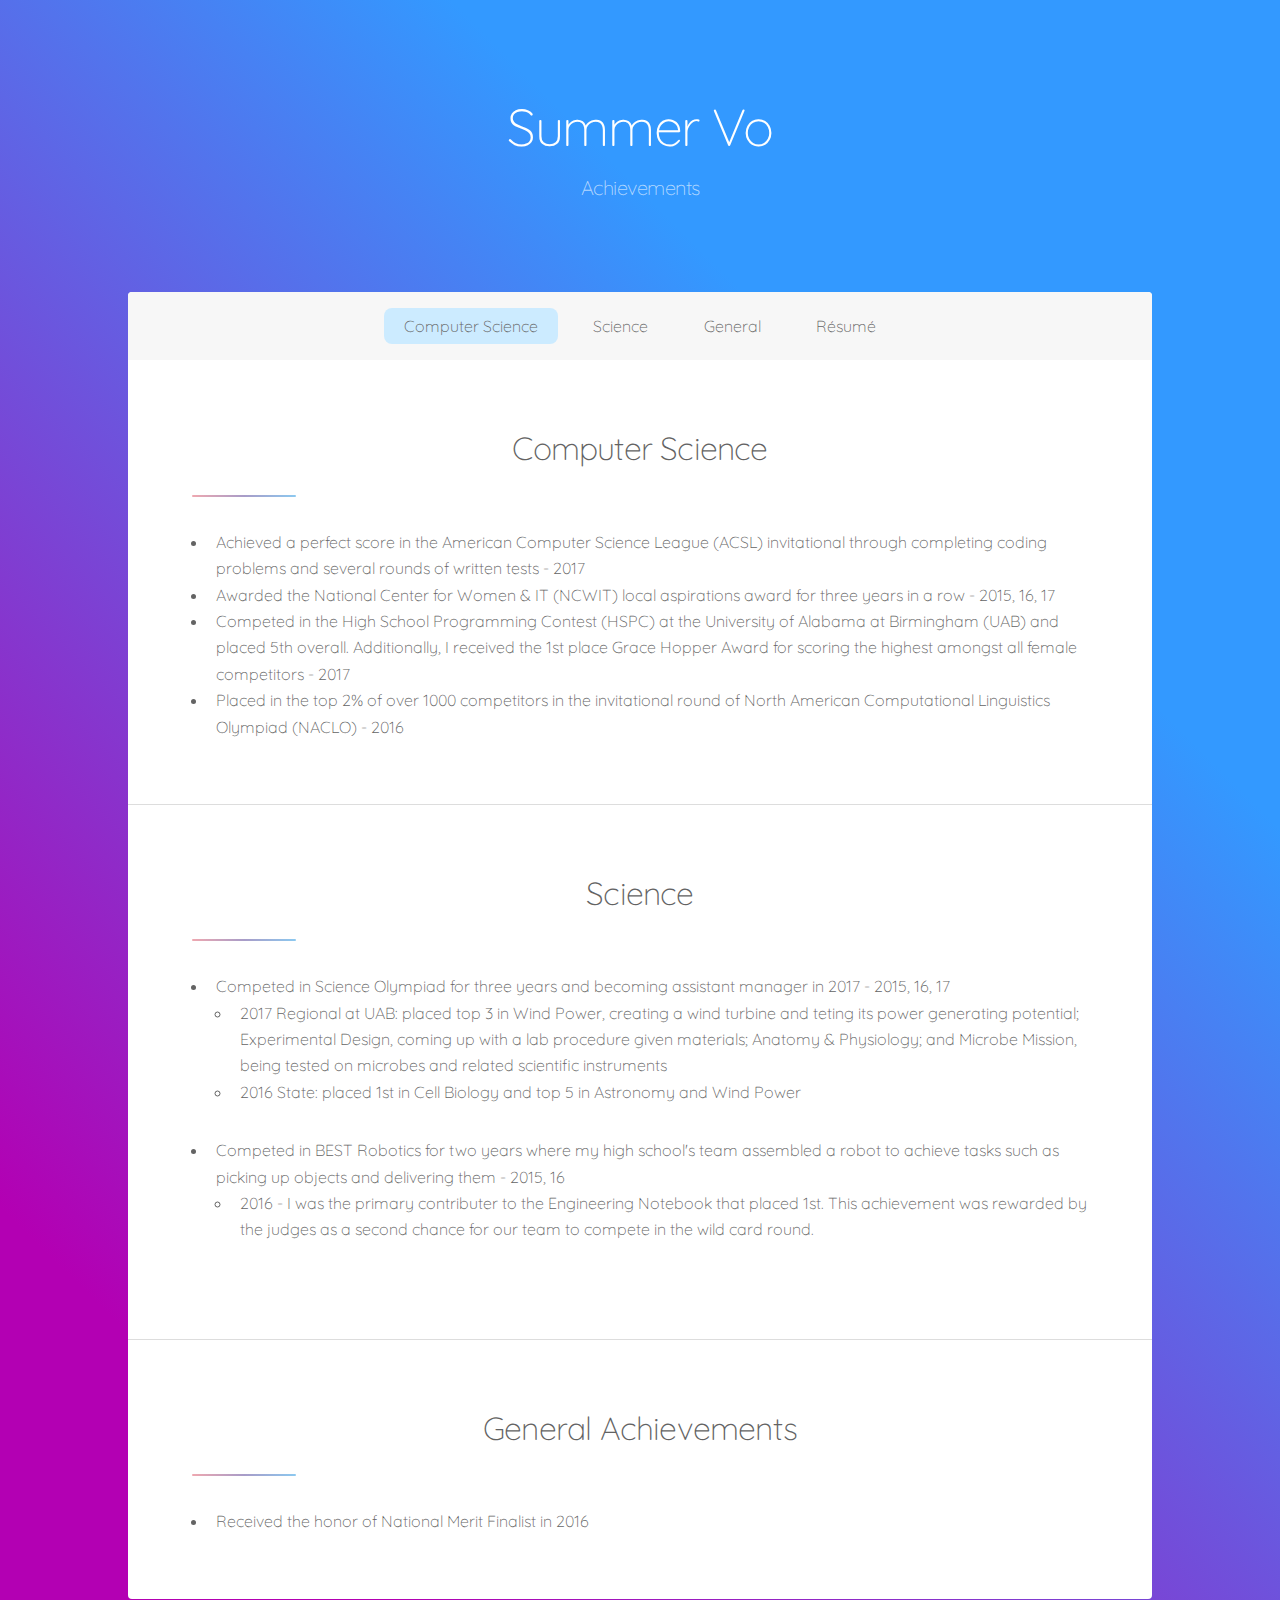
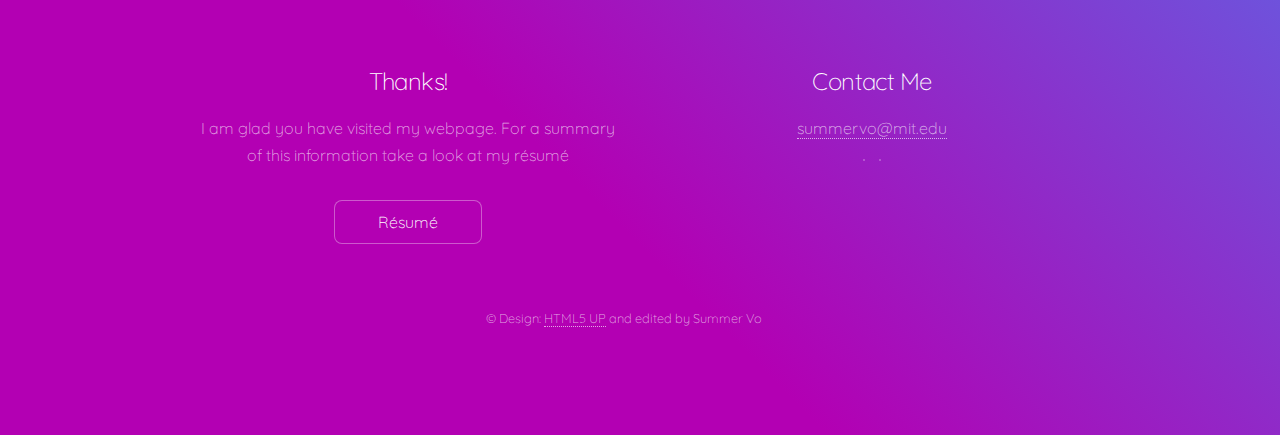
==== commit aeea74e5: "Edited files via upload" ====
--- a/achievements.html
+++ b/achievements.html
@@ -10,7 +10,7 @@
         <link rel="stylesheet" type="text/css" href="main.css"> 
         <!--Formatting CSS from HTML 5 UP-->
         <link rel="stylesheet" href="Template/assets/css/main.css" />
-        <title>Scratch Project</title>
+        <title>Summer Vo</title>
     </head>
     <body style = "background-color: aliceblue">
         <div align="center" id="wrapper"> 
@@ -33,7 +33,7 @@
                         <a href="#gen">General</a>
                     </li>
                     <li>
-                        <a href="#footer">R&eacute;sum&eacute;</a>
+                        <a href="SummerVo_Resume.pdf">R&eacute;sum&eacute;</a>
                     </li>
 				</ul>
             </nav>
@@ -122,10 +122,7 @@
 				</section>
 				<section>
 				    <h2>Contact Me</h2>
-				        <dl class="alt">
-                            <dt>Email</dt>
-                            <dd><a href="mailto: summervo@mit.edu">summervo@mit.edu</a></dd>
-				        </dl>
+				        <a href="mailto: summervo@mit.edu">summervo@mit.edu</a>
 				        <ul class="icons">
 				            <li>
                                 <a href="https://www.instagram.com/summer_voooo/" class="icon fa-instagram alt"><span class="label">Instagram</span></a>
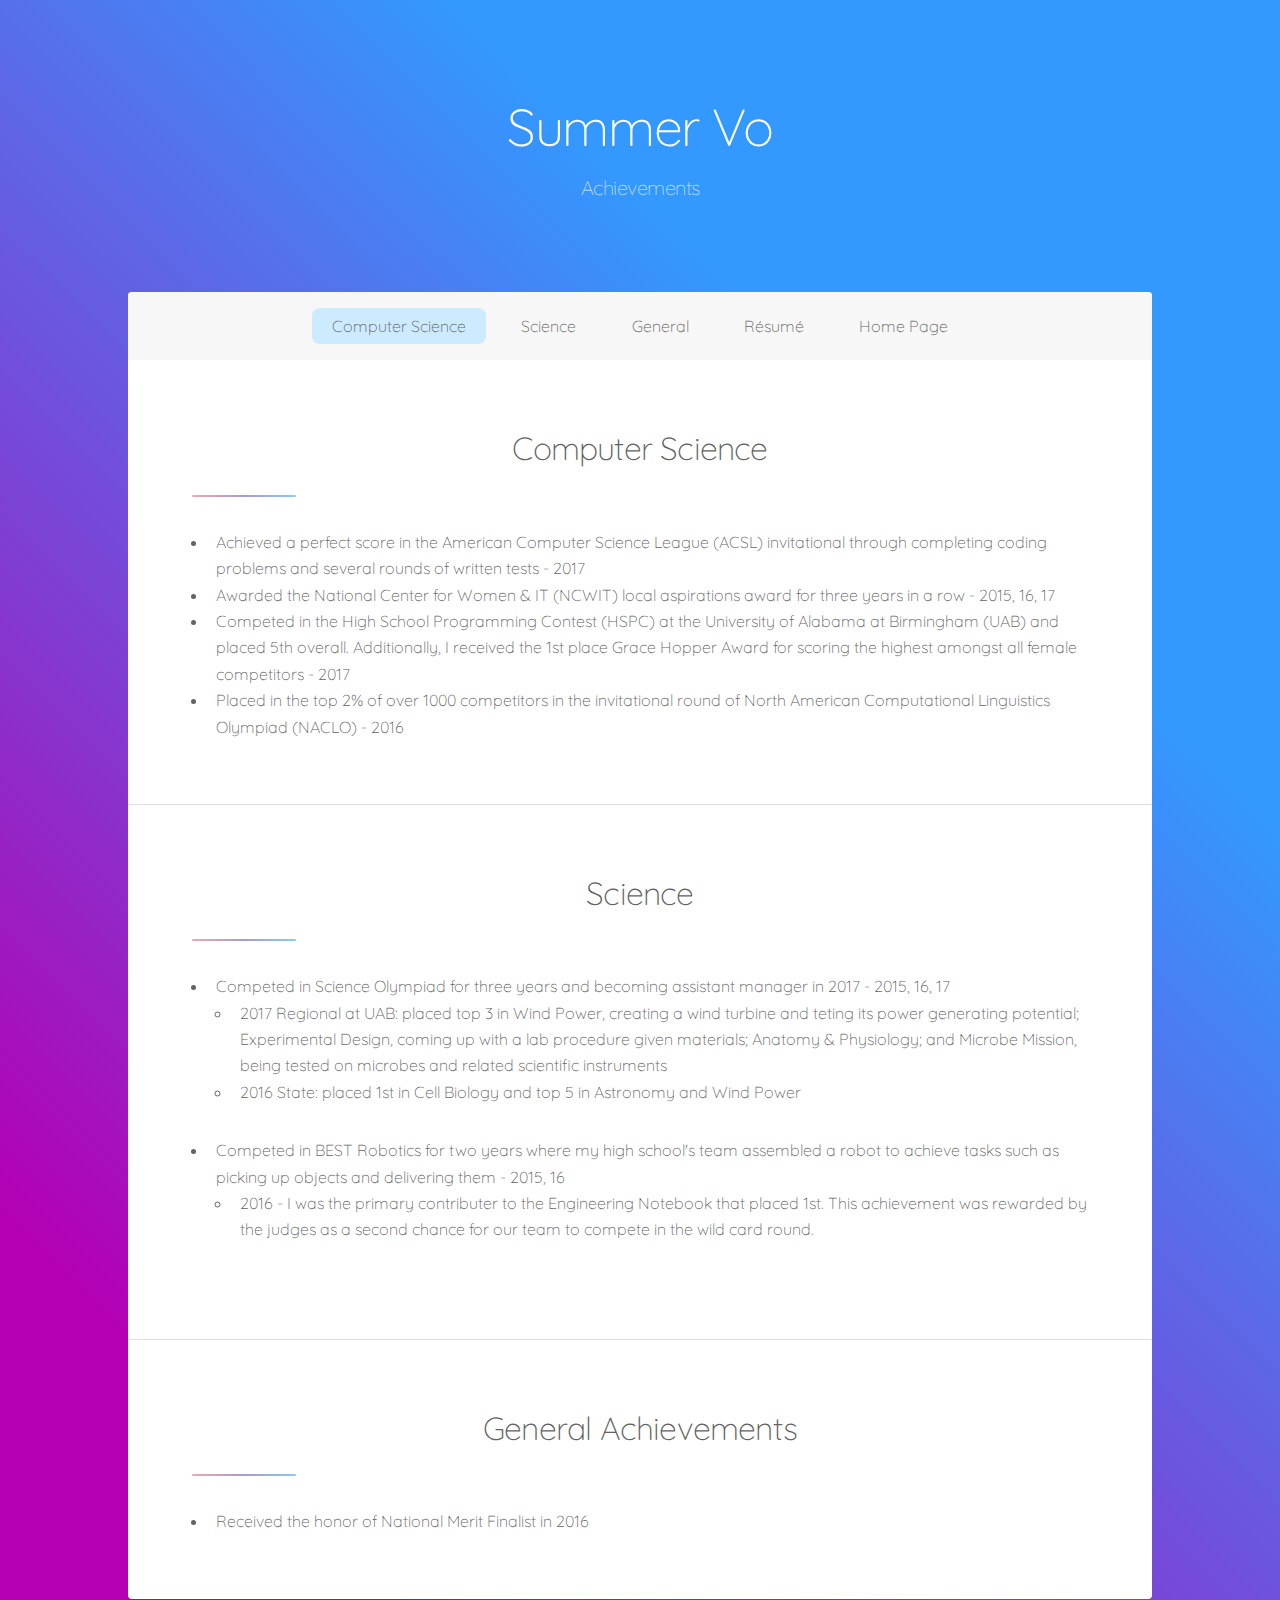
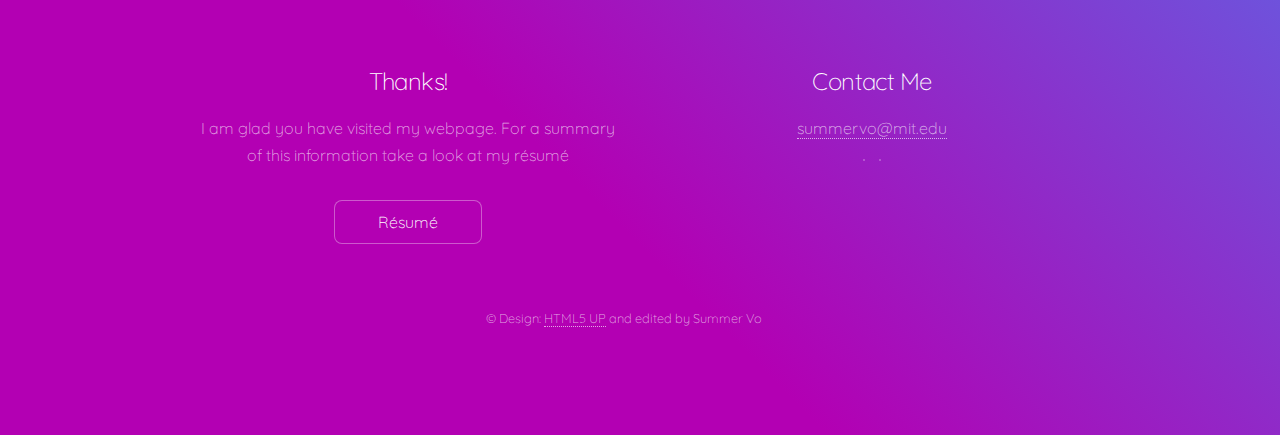
==== commit 301e16da: "Update achievements.html" ====
--- a/achievements.html
+++ b/achievements.html
@@ -22,7 +22,7 @@
             </header> 
             <!--Navigation Bar-->
             <nav id="nav">
-				<ul>
+		<ul>
                     <li>
                         <a href="#cs" class="active">Computer Science</a>
                     </li>
@@ -35,7 +35,10 @@
                     <li>
                         <a href="SummerVo_Resume.pdf">R&eacute;sum&eacute;</a>
                     </li>
-				</ul>
+		    <li> 
+			<a href="index.html">Home Page</a> 
+		    </li>
+		</ul>
             </nav>
             
             <!--Main--> 
@@ -150,4 +153,4 @@
         <script src="Template/assets/js/main.js"></script>
         
     </body>
-</html>+</html>
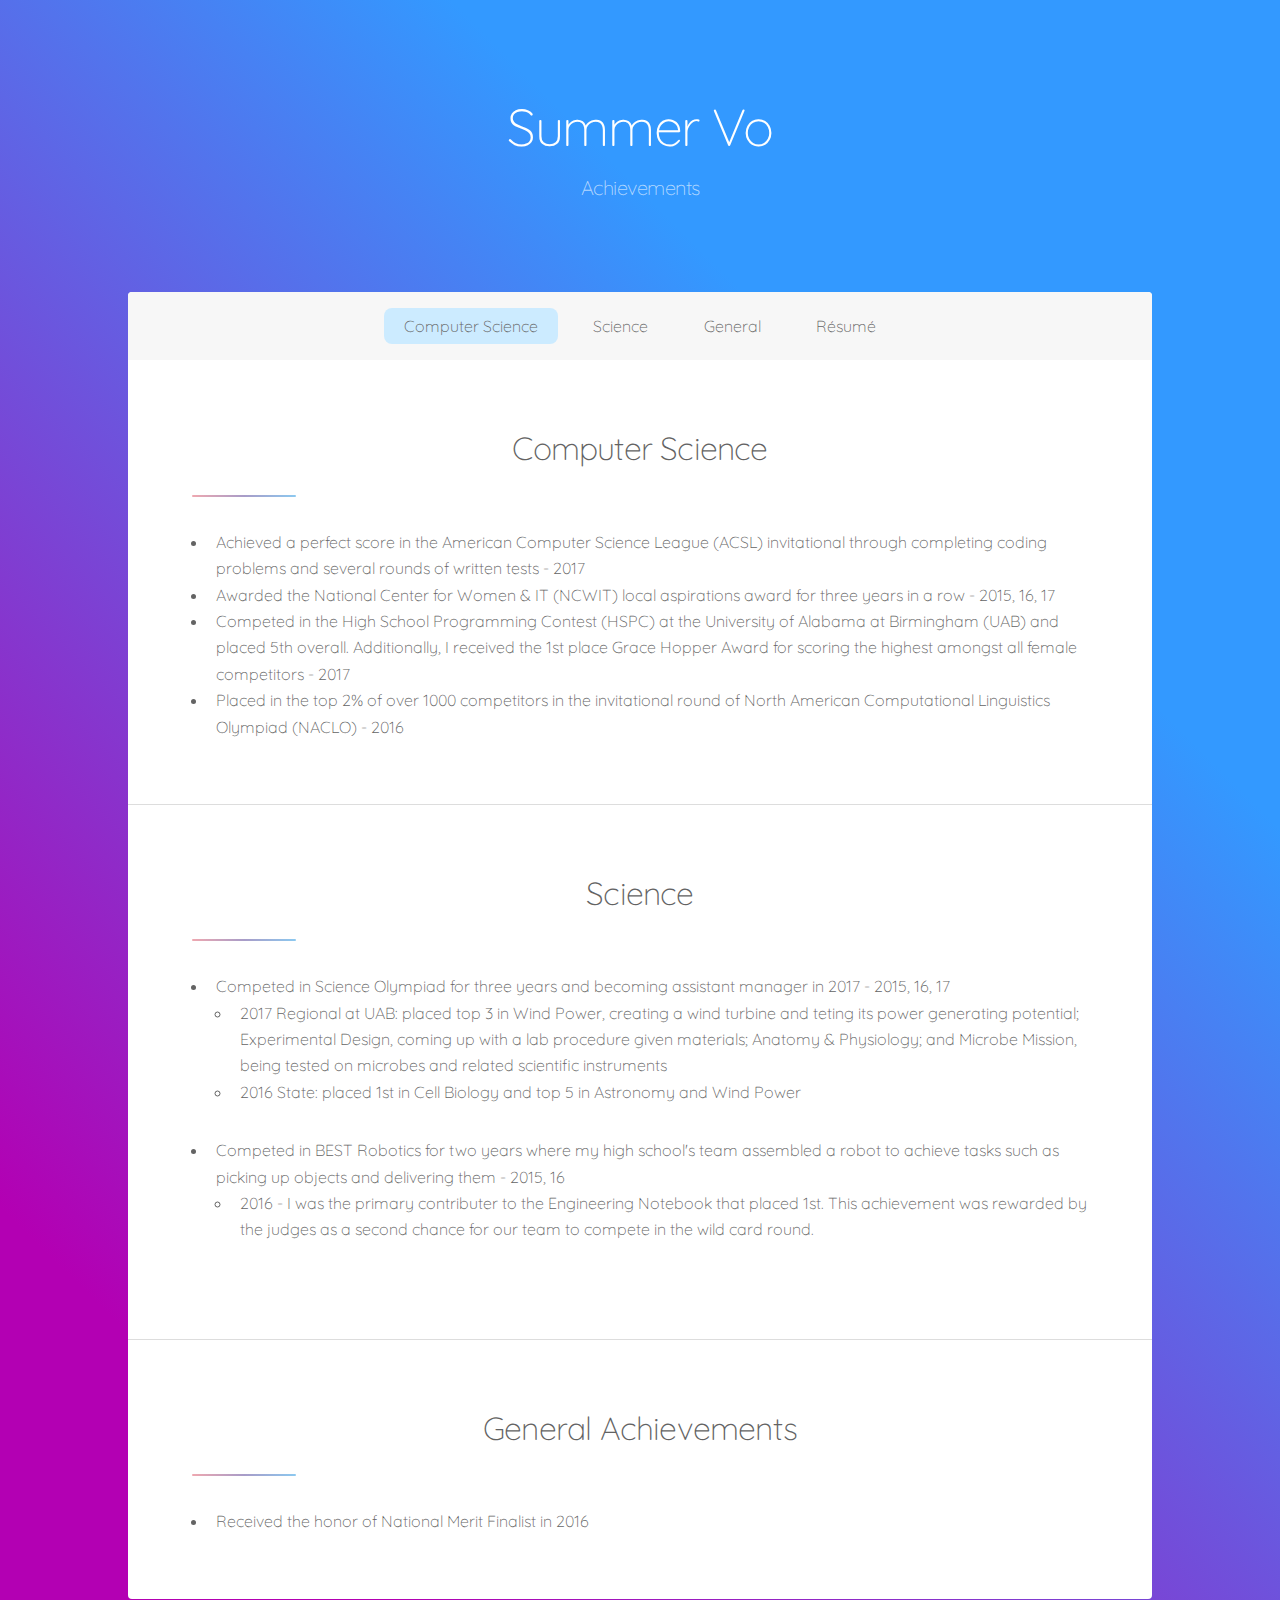
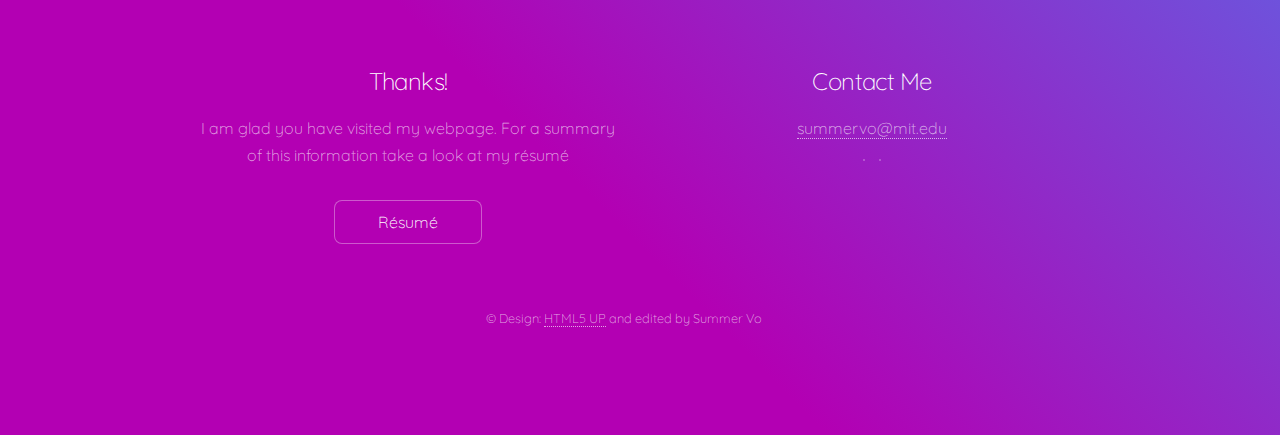
==== commit fa054a43: "Enabled javascript features" ====
--- a/achievements.html
+++ b/achievements.html
@@ -22,7 +22,7 @@
             </header> 
             <!--Navigation Bar-->
             <nav id="nav">
-		<ul>
+				<ul>
                     <li>
                         <a href="#cs" class="active">Computer Science</a>
                     </li>
@@ -35,10 +35,7 @@
                     <li>
                         <a href="SummerVo_Resume.pdf">R&eacute;sum&eacute;</a>
                     </li>
-		    <li> 
-			<a href="index.html">Home Page</a> 
-		    </li>
-		</ul>
+				</ul>
             </nav>
             
             <!--Main--> 
@@ -144,13 +141,13 @@
         <script src="https://cdnjs.cloudflare.com/ajax/libs/popper.js/1.14.3/umd/popper.min.js" integrity="sha384-ZMP7rVo3mIykV+2+9J3UJ46jBk0WLaUAdn689aCwoqbBJiSnjAK/l8WvCWPIPm49" crossorigin="anonymous"></script>
         <script src="https://stackpath.bootstrapcdn.com/bootstrap/4.1.1/js/bootstrap.min.js" integrity="sha384-smHYKdLADwkXOn1EmN1qk/HfnUcbVRZyYmZ4qpPea6sjB/pTJ0euyQp0Mk8ck+5T" crossorigin="anonymous"></script>
         
-        <script src="Template/assets/js/jquery.min.js"></script>
-        <script src="Template/assets/js/jquery.scrollex.min.js"></script>
-        <script src="Template/assets/js/jquery.scrolly.min.js"></script>
-        <script src="Template/assets/js/skel.min.js"></script>
-        <script src="Template/assets/js/util.js"></script>
-        <!--[if lte IE 8]><script src="assets/js/ie/respond.min.js">    </script><![endif]-->
-        <script src="Template/assets/js/main.js"></script>
+        <script src="js/jquery.min.js"></script>
+        <script src="js/jquery.scrollex.min.js"></script>
+        <script src="js/jquery.scrolly.min.js"></script>
+        <script src="js/skel.min.js"></script>
+        <script src="js/util.js"></script>
+        <!--[if lte IE 8]><script src="js/ie/respond.min.js">    </script><![endif]-->
+        <script src="js/main.js"></script>
         
     </body>
-</html>
+</html>--- a/main.css
+++ b/main.css
@@ -6,6 +6,13 @@
 	html5up.net | @ajlkn
 	Free for personal and commercial use under the CCA 3.0 license (html5up.net/license)
 */
+
+/* Header Design */
+
+    .less_padding 
+    {
+        line-height: 0; 
+    }
 
 /* Reset */
 
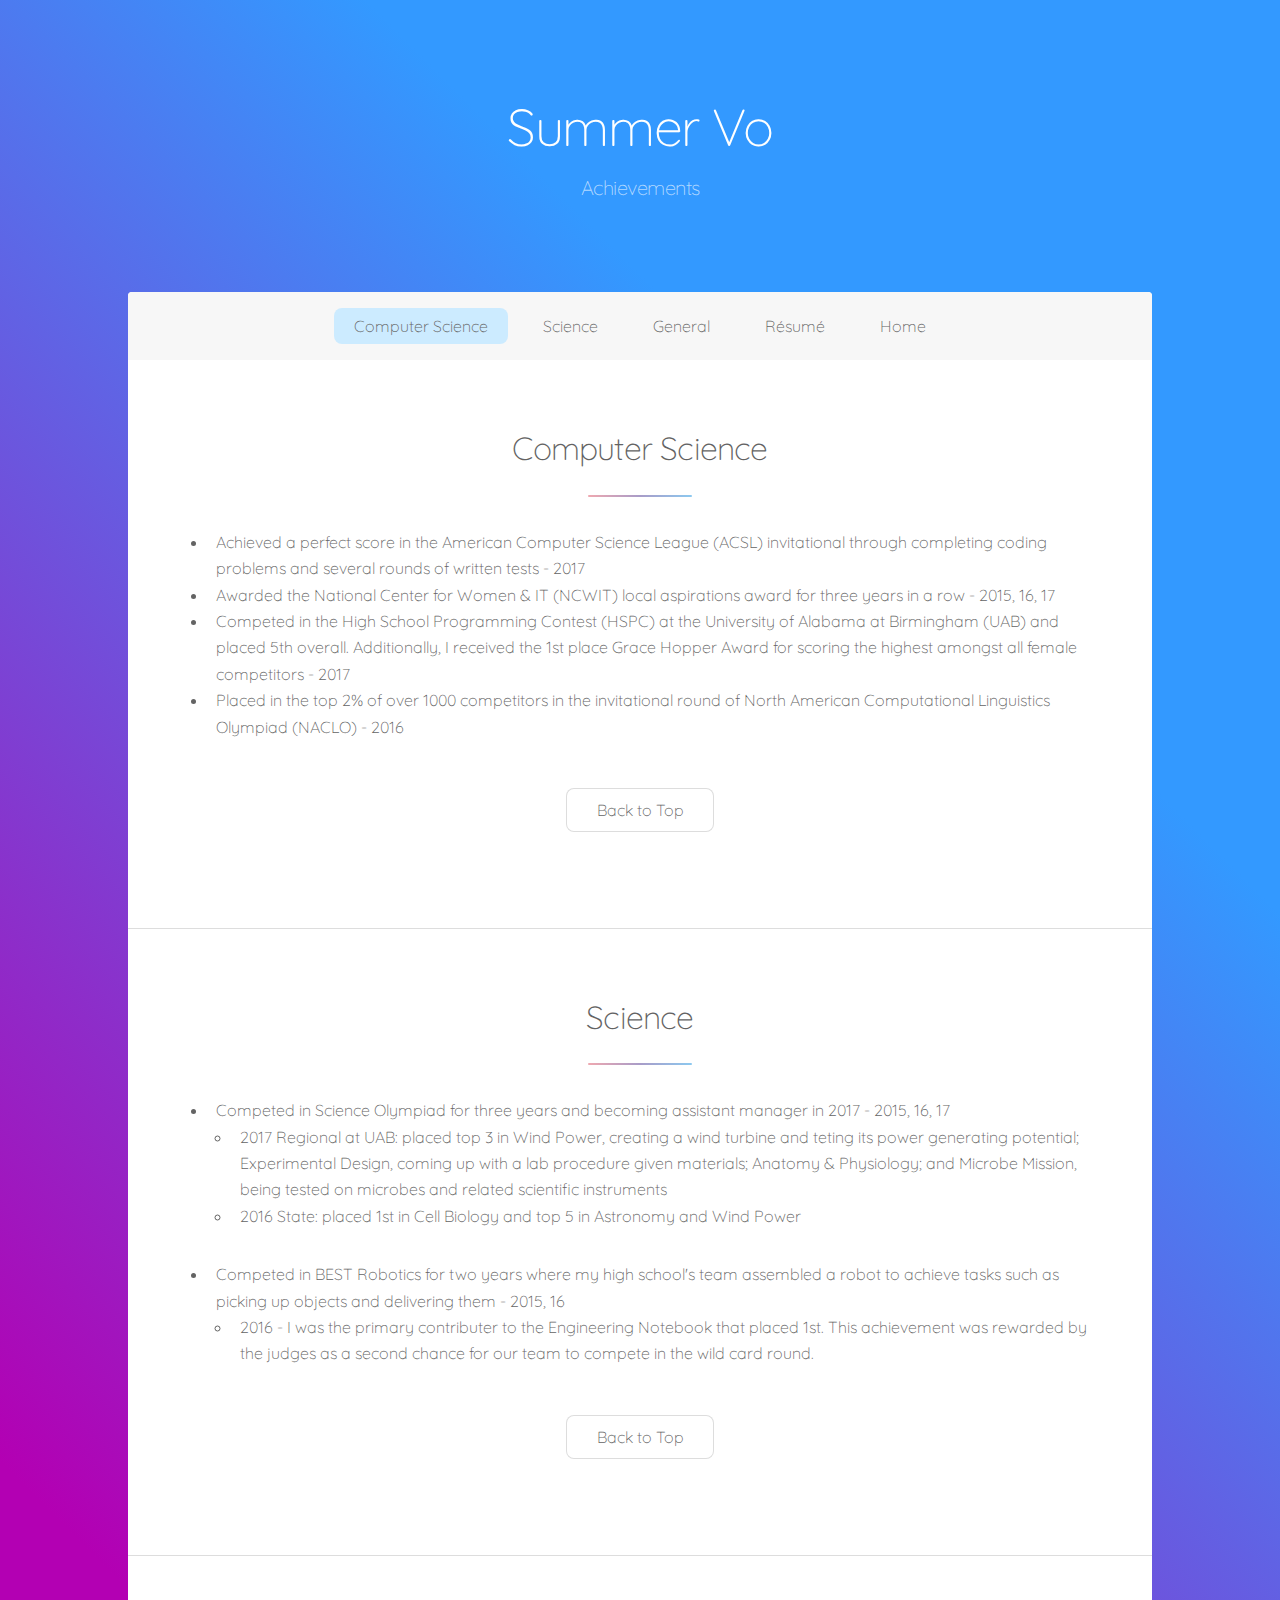
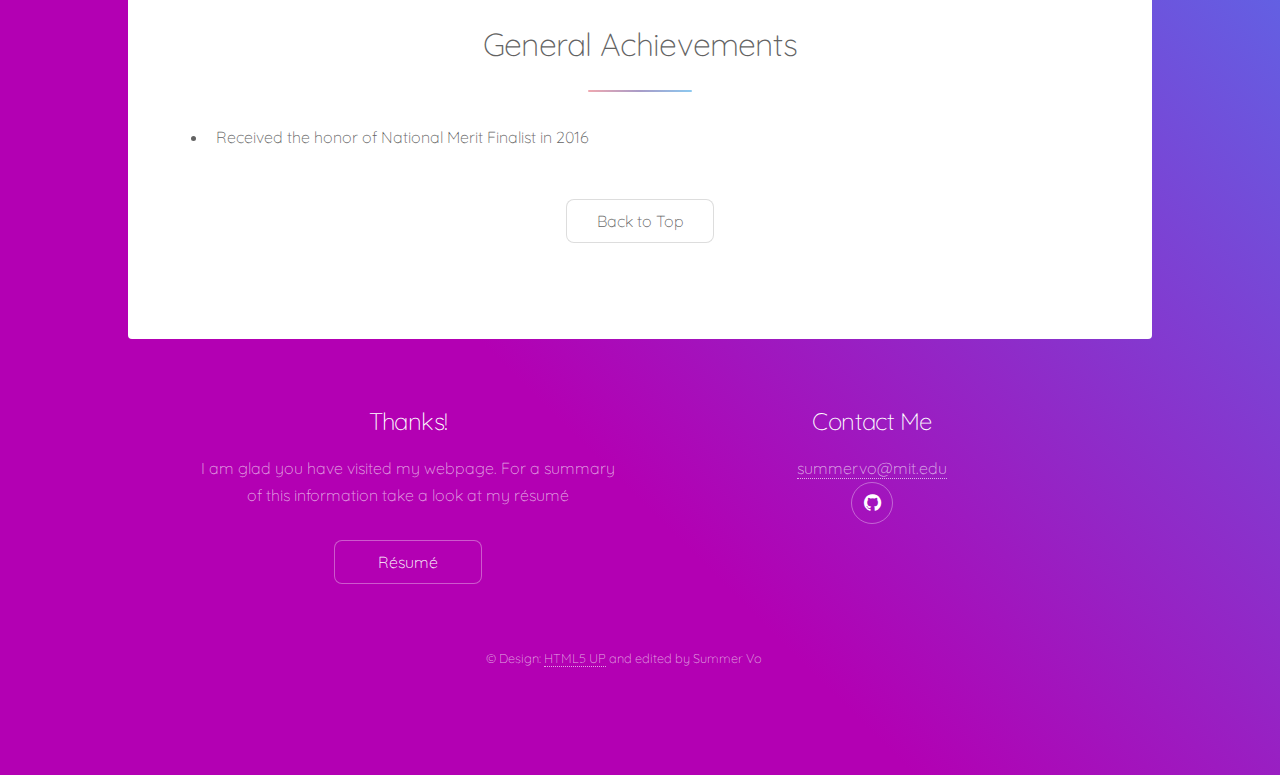
==== commit f4b7e1f4: "Several changes and improvements" ====
--- a/achievements.html
+++ b/achievements.html
@@ -8,6 +8,7 @@
         <!--Font-->
         <link href="https://fonts.googleapis.com/css?family=Quicksand" rel="stylesheet">
         <link rel="stylesheet" type="text/css" href="main.css"> 
+        <link rel="stylesheet" href="https://cdnjs.cloudflare.com/ajax/libs/font-awesome/4.7.0/css/font-awesome.min.css">
         <!--Formatting CSS from HTML 5 UP-->
         <link rel="stylesheet" href="Template/assets/css/main.css" />
         <title>Summer Vo</title>
@@ -35,19 +36,22 @@
                     <li>
                         <a href="SummerVo_Resume.pdf">R&eacute;sum&eacute;</a>
                     </li>
+                    <li>
+                        <a href="index.html">Home</a>
+                    </li>
 				</ul>
             </nav>
             
             <!--Main--> 
             <div id="main"> 
-                <!--ASFA Classes-->
+                <!--Computer Science-->
                 <section id="cs" class="main">
                     <div class="spotlight">
-                        <div class="content" style="text-align: left">
-                            <header class="major" style="text-align: center">
+                        <div class="content">
+                            <header class="major">
                                 <h2>Computer Science</h2>
                             </header>
-                            <ul>
+                            <ul style="text-align: left">
                                 <li>
                                     Achieved a perfect score in the American Computer Science League (ACSL) invitational through completing coding problems and several rounds of written tests - 2017
                                 </li>
@@ -61,17 +65,24 @@
                                     Placed in the top 2% of over 1000 competitors in the invitational round of North American Computational Linguistics Olympiad (NACLO) - 2016 
                                 </li>
                             </ul>
+                            <footer class="major">
+                                <ul class="actions">
+                                    <li>
+                                        <a href="achievements.html" class="button">Back to Top</a>
+                                    </li>
+                                </ul>
+                            </footer>
                         </div>
                     </div>
                 </section>
-                <!-- 6.009 -->
+                <!-- Science -->
 				<section id="sci" class="main">
                     <div class="spotlight">
-                        <div class="content" style = "text-align: left">
-                            <header class="major" style="text-align: center">
+                        <div class="content">
+                            <header class="major">
 								<h2>Science</h2>
                             </header>
-				            <ul>
+				            <ul style="text-align: left">
                                 <li>
                                     Competed in Science Olympiad for three years and becoming assistant manager in 2017 - 2015, 16, 17 
                                     <ul style="list-style-type:circle">
@@ -92,21 +103,35 @@
                                     </ul>
                                 </li>
                             </ul> 
+                            <footer class="major">
+                                <ul class="actions">
+                                    <li>
+                                        <a href="achievements.html" class="button">Back to Top</a>
+                                    </li>
+                                </ul>
+                            </footer>
 				        </div>
 				    </div>
 				</section>
-                <!-- 6.03 -->
+                <!-- General Achievements -->
 				<section id="gen" class="main">
                     <div class="spotlight">
-                        <div class="content" style="text-align: left">
-                            <header class="major" style="text-align: center">
+                        <div class="content">
+                            <header class="major">
 								<h2>General Achievements</h2>
                             </header>
-				            <ul>
+				            <ul style="text-align: left">
                                 <li>
                                     Received the honor of National Merit Finalist in 2016 
                                 </li>
                             </ul>
+                            <footer class="major">
+                                <ul class="actions">
+                                    <li>
+                                        <a href="achievements.html" class="button">Back to Top</a>
+                                    </li>
+                                </ul>
+                            </footer>
 				        </div>
 				    </div>
 				</section>
@@ -124,9 +149,6 @@
 				    <h2>Contact Me</h2>
 				        <a href="mailto: summervo@mit.edu">summervo@mit.edu</a>
 				        <ul class="icons">
-				            <li>
-                                <a href="https://www.instagram.com/summer_voooo/" class="icon fa-instagram alt"><span class="label">Instagram</span></a>
-                            </li>
 				            <li>
                                 <a href="https://github.com/Svo217A" class="icon fa-github alt"><span class="label">GitHub</span></a>
                             </li>
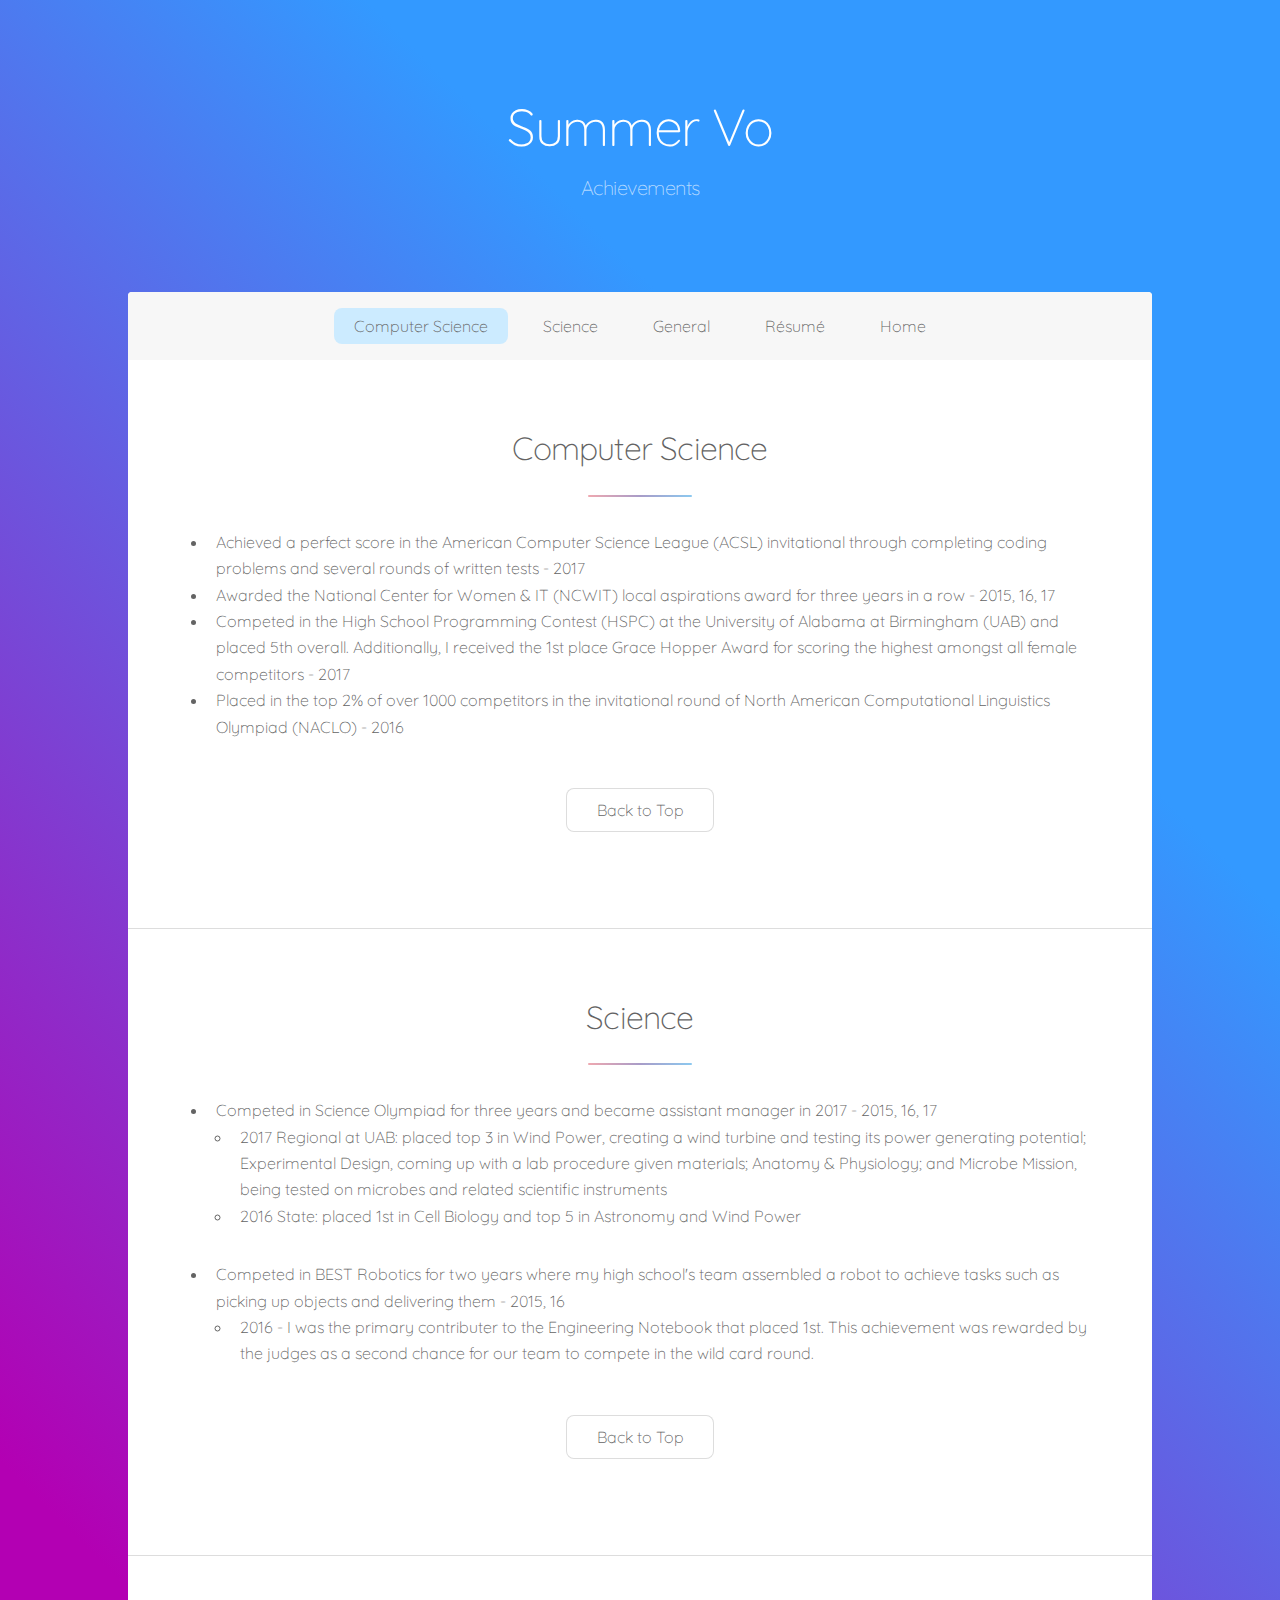
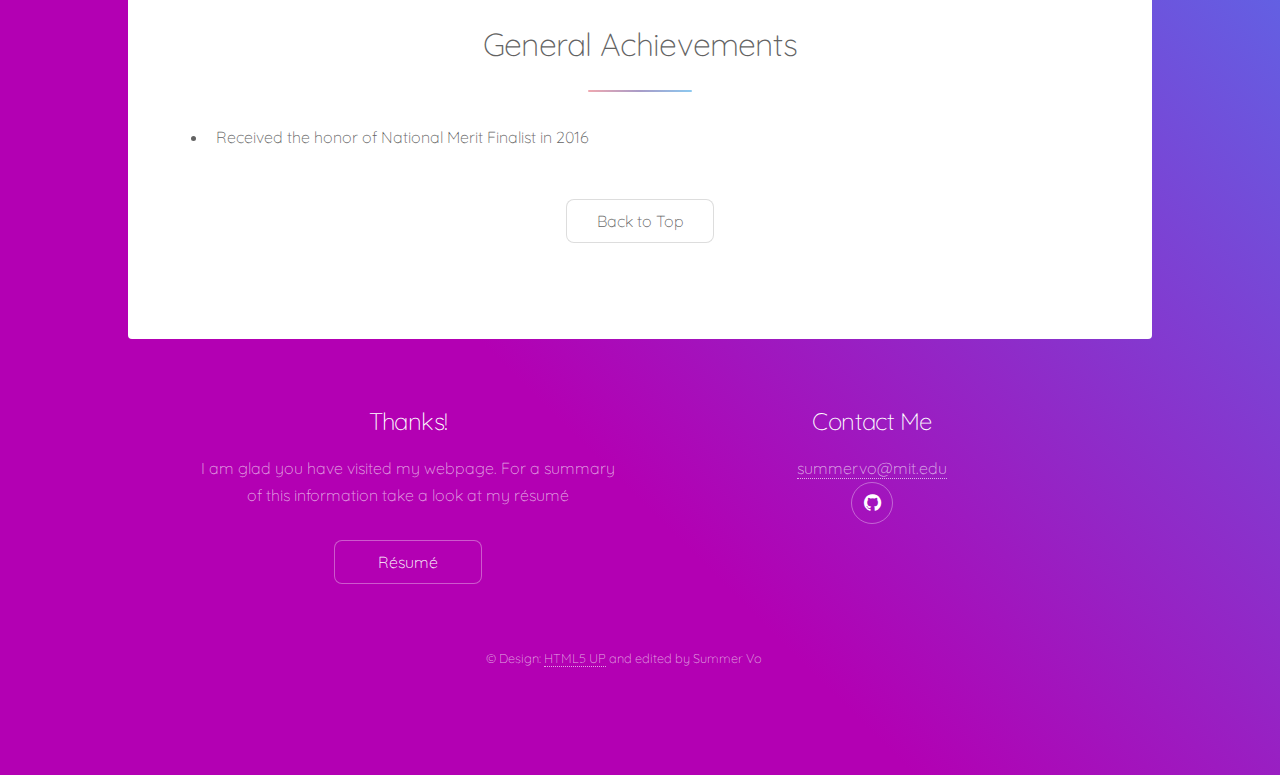
==== commit 37a8f9ef: "Added new information" ====
--- a/achievements.html
+++ b/achievements.html
@@ -84,10 +84,10 @@
                             </header>
 				            <ul style="text-align: left">
                                 <li>
-                                    Competed in Science Olympiad for three years and becoming assistant manager in 2017 - 2015, 16, 17 
+                                    Competed in Science Olympiad for three years and became assistant manager in 2017 - 2015, 16, 17 
                                     <ul style="list-style-type:circle">
                                         <li>
-                                            2017 Regional at UAB: placed top 3 in Wind Power, creating a wind turbine and teting its power generating potential; Experimental Design, coming up with a lab procedure given materials; Anatomy & Physiology; and Microbe Mission, being tested on microbes and related scientific instruments 
+                                            2017 Regional at UAB: placed top 3 in Wind Power, creating a wind turbine and testing its power generating potential; Experimental Design, coming up with a lab procedure given materials; Anatomy & Physiology; and Microbe Mission, being tested on microbes and related scientific instruments 
                                         </li>
                                         <li>
                                             2016 State: placed 1st in Cell Biology and top 5 in Astronomy and Wind Power 
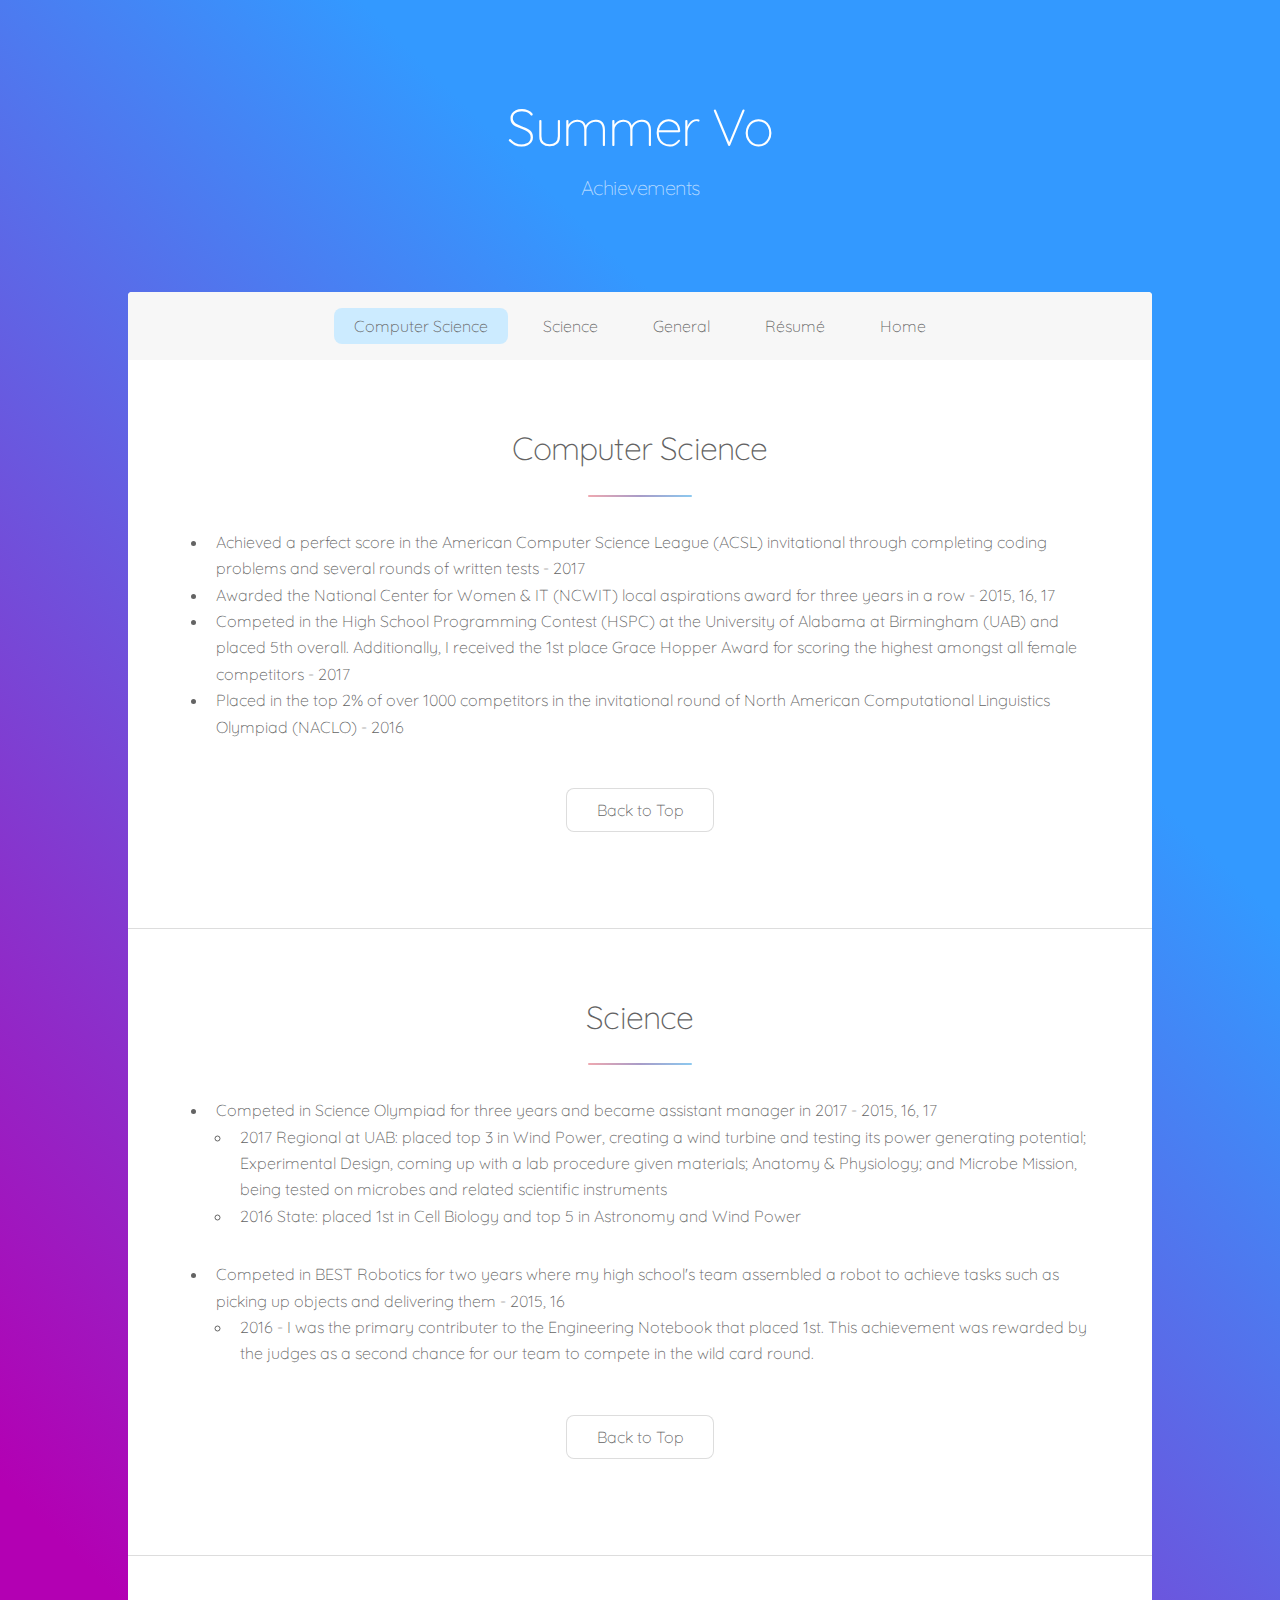
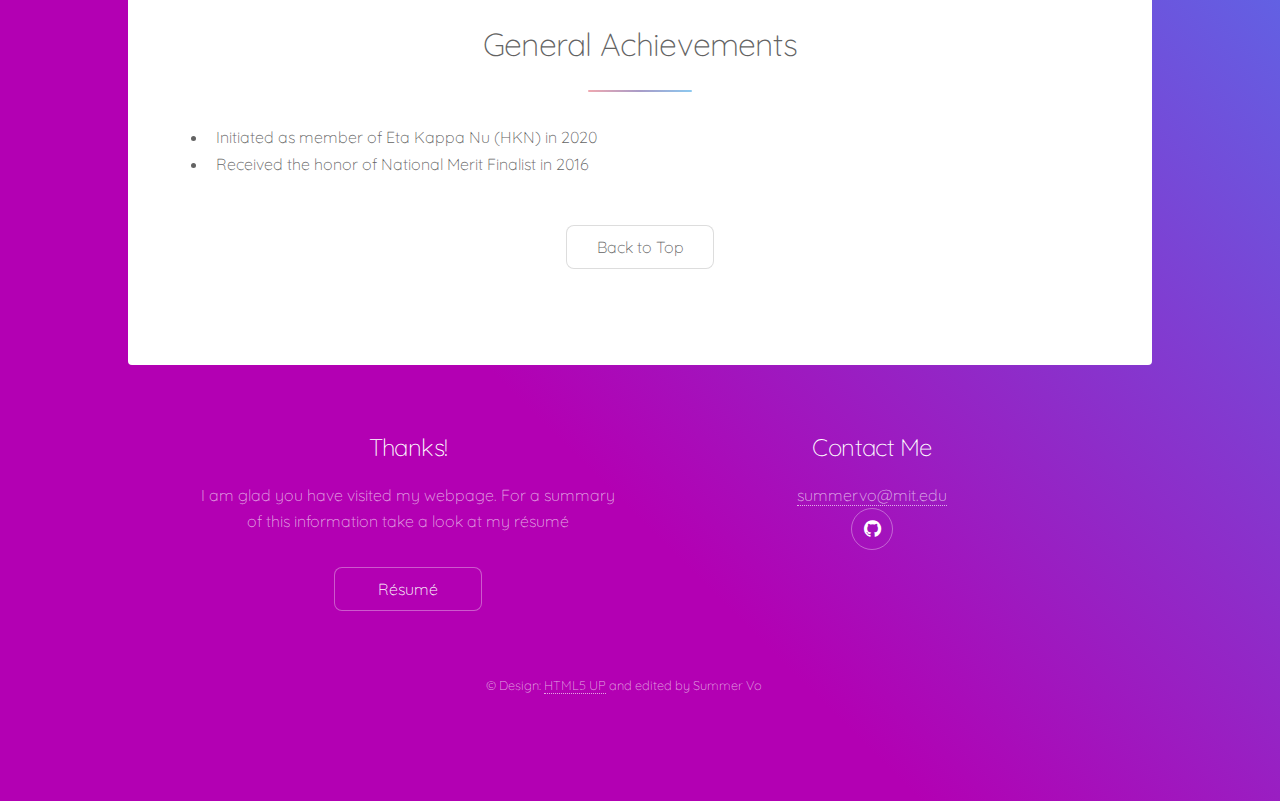
==== commit 13364645: "Add files via upload" ====
--- a/achievements.html
+++ b/achievements.html
@@ -122,6 +122,9 @@
                             </header>
 				            <ul style="text-align: left">
                                 <li>
+                                    Initiated as member of Eta Kappa Nu (HKN) in 2020 
+                                </li>
+                                <li>
                                     Received the honor of National Merit Finalist in 2016 
                                 </li>
                             </ul>
--- a/main.css
+++ b/main.css
@@ -2428,7 +2428,7 @@
 		border: 0;
 		display: inline-block;
 		position: relative; 
-        transform: rotate(90deg);
+        transform: rotate(0deg);
 	}
 
 		.image img {
